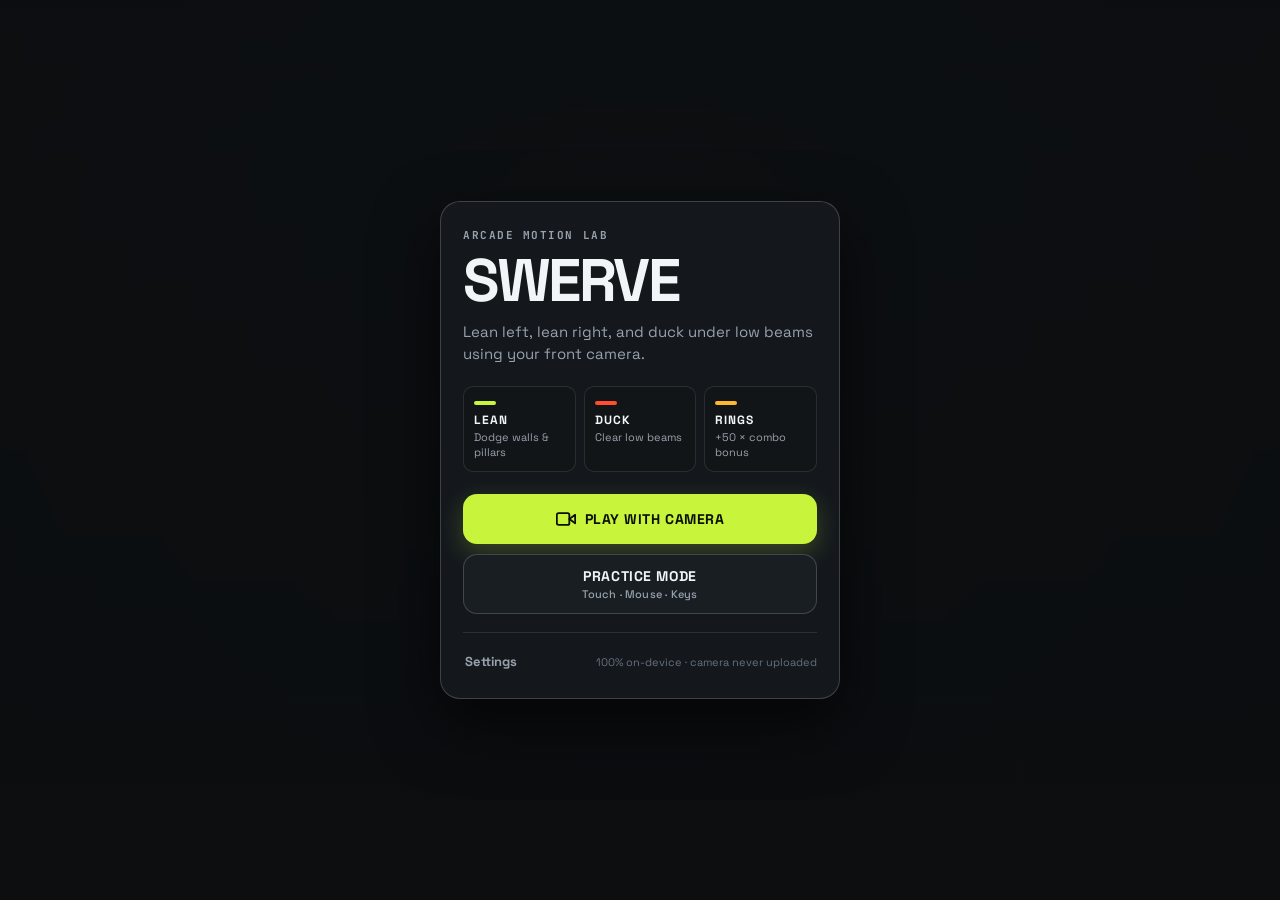
==== index.html @ 44c4a5aa "Build SWERVE mobile-first camera Lean & Dodge game" ====
<!DOCTYPE html>
<html lang="en">
<head>
  <meta charset="UTF-8" />
  <meta name="viewport" content="width=device-width, initial-scale=1.0, maximum-scale=1.0, user-scalable=no, viewport-fit=cover" />
  <meta name="theme-color" content="#0c0e10" />
  <meta name="apple-mobile-web-app-capable" content="yes" />
  <meta name="apple-mobile-web-app-status-bar-style" content="black-translucent" />
  <meta name="description" content="SWERVE is a zero-build mobile-first phone-camera Lean & Dodge arcade game powered by on-device MediaPipe Pose tracking." />
  <title>SWERVE — Camera Lean &amp; Dodge</title>
  <link rel="preconnect" href="https://fonts.googleapis.com" />
  <link rel="preconnect" href="https://fonts.gstatic.com" crossorigin />
  <link href="https://fonts.googleapis.com/css2?family=JetBrains+Mono:wght@500;700&family=Space+Grotesk:wght@500;700&display=swap" rel="stylesheet" />
  <link rel="stylesheet" href="./style.css" />
</head>
<body>
  <main id="app" class="stage" aria-label="SWERVE Lean and Dodge Game">
    <!-- Mirrored Front Camera Layer -->
    <video id="camera-video" class="camera-video" autoplay playsinline muted></video>
    <div id="camera-scrim" class="camera-scrim" aria-hidden="true"></div>

    <!-- Main 2D Game + Skeleton Overlay Canvas -->
    <canvas id="game-canvas" class="game-canvas"></canvas>

    <!-- Active Gameplay HUD -->
    <header id="hud" class="hud hidden" aria-label="Game Heads-Up Display">
      <div class="hud-left">
        <div id="shield-bar" class="shield-bar" role="status" aria-label="Shields remaining">
          <span class="shield-pip active" data-shield="0"></span>
          <span class="shield-pip active" data-shield="1"></span>
          <span class="shield-pip active" data-shield="2"></span>
        </div>
        <div id="combo-pill" class="combo-pill hidden" aria-live="polite">×1</div>
      </div>

      <div class="hud-center">
        <div id="score-value" class="score-value tabular">0</div>
        <div id="best-inline" class="best-inline tabular">BEST 0</div>
      </div>

      <div class="hud-right">
        <button id="btn-recenter" class="icon-btn" type="button" title="Recenter posture (R)" aria-label="Recenter neutral posture">
          <svg viewBox="0 0 24 24" width="20" height="20" fill="none" stroke="currentColor" stroke-width="2.1" stroke-linecap="round" stroke-linejoin="round" aria-hidden="true">
            <circle cx="12" cy="12" r="4"></circle>
            <line x1="12" y1="2" x2="12" y2="6"></line>
            <line x1="12" y1="18" x2="12" y2="22"></line>
            <line x1="2" y1="12" x2="6" y2="12"></line>
            <line x1="18" y1="12" x2="22" y2="12"></line>
          </svg>
        </button>
        <button id="btn-mute" class="icon-btn" type="button" title="Toggle sound (M)" aria-label="Toggle sound">
          <svg id="icon-sound-on" viewBox="0 0 24 24" width="20" height="20" fill="none" stroke="currentColor" stroke-width="2.1" stroke-linecap="round" stroke-linejoin="round" aria-hidden="true">
            <polygon points="11 5 6 9 2 9 2 15 6 15 11 19 11 5"></polygon>
            <path d="M15.54 8.46a5 5 0 0 1 0 7.07"></path>
            <path d="M19.07 4.93a10 10 0 0 1 0 14.14"></path>
          </svg>
          <svg id="icon-sound-off" class="hidden" viewBox="0 0 24 24" width="20" height="20" fill="none" stroke="currentColor" stroke-width="2.1" stroke-linecap="round" stroke-linejoin="round" aria-hidden="true">
            <polygon points="11 5 6 9 2 9 2 15 6 15 11 19 11 5"></polygon>
            <line x1="23" y1="9" x2="17" y2="15"></line>
            <line x1="17" y1="9" x2="23" y2="15"></line>
          </svg>
        </button>
        <button id="btn-pause" class="icon-btn" type="button" title="Pause and settings (P)" aria-label="Pause and settings">
          <svg viewBox="0 0 24 24" width="20" height="20" fill="none" stroke="currentColor" stroke-width="2.2" stroke-linecap="round" stroke-linejoin="round" aria-hidden="true">
            <line x1="9" y1="5" x2="9" y2="19"></line>
            <line x1="15" y1="5" x2="15" y2="19"></line>
          </svg>
        </button>
      </div>
    </header>

    <!-- Practice Controls Hint (fades out after first dodges) -->
    <div id="practice-hint" class="practice-hint hidden" aria-hidden="true">
      Drag or <kbd>←</kbd><kbd>→</kbd> to lean · Drag low or <kbd>↓</kbd>/<kbd>Space</kbd> to duck
    </div>

    <!-- Pose Lost Banner (camera mode) -->
    <div id="pose-warning" class="pose-warning hidden" role="status" aria-live="polite">
      Step into frame so your shoulders are visible
    </div>

    <!-- Title / Start Screen -->
    <section id="screen-start" class="overlay screen-start" aria-label="Start Menu">
      <div class="start-card">
        <div class="brand-block">
          <div class="eyebrow-row">
            <span class="eyebrow">ARCADE MOTION LAB</span>
            <span id="start-best-chip" class="best-chip tabular hidden">BEST 0</span>
          </div>
          <h1 class="wordmark">SWERVE</h1>
          <p class="tagline">Lean left, lean right, and duck under low beams using your front camera.</p>
        </div>

        <div class="mechanics-strip" aria-label="How to play">
          <div class="mech-item">
            <span class="mech-swatch swatch-volt"></span>
            <div>
              <strong>LEAN</strong>
              <span>Dodge walls &amp; pillars</span>
            </div>
          </div>
          <div class="mech-item">
            <span class="mech-swatch swatch-vermilion"></span>
            <div>
              <strong>DUCK</strong>
              <span>Clear low beams</span>
            </div>
          </div>
          <div class="mech-item">
            <span class="mech-swatch swatch-amber"></span>
            <div>
              <strong>RINGS</strong>
              <span>+50 × combo bonus</span>
            </div>
          </div>
        </div>

        <div class="cta-stack">
          <button id="btn-play-camera" class="btn btn-primary" type="button">
            <svg viewBox="0 0 24 24" width="20" height="20" fill="none" stroke="currentColor" stroke-width="2.2" stroke-linecap="round" stroke-linejoin="round" aria-hidden="true">
              <path d="M23 7l-7 5 7 5V7z"></path>
              <rect x="1" y="5" width="15" height="14" rx="2" ry="2"></rect>
            </svg>
            <span>PLAY WITH CAMERA</span>
          </button>
          <button id="btn-play-practice" class="btn btn-secondary" type="button">
            <span>PRACTICE MODE</span>
            <span class="btn-sub">Touch · Mouse · Keys</span>
          </button>
        </div>

        <div class="start-footer">
          <button id="btn-start-settings" class="text-btn" type="button">Settings</button>
          <span class="privacy-note">100% on-device · camera never uploaded</span>
        </div>
      </div>
    </section>

    <!-- Loading / Camera Permission Screen -->
    <section id="screen-loading" class="overlay hidden" aria-label="Loading Camera and Pose Model">
      <div class="modal-card loading-card">
        <div id="loading-spinner" class="spinner" aria-hidden="true"></div>
        <h2 id="loading-title" class="modal-title">STARTING CAMERA</h2>
        <p id="loading-status" class="modal-subtitle">Requesting front camera…</p>

        <div id="camera-error" class="error-box hidden" role="alert">
          <p id="camera-error-msg"></p>
          <div class="cta-stack compact">
            <button id="btn-retry-camera" class="btn btn-primary" type="button">TRY CAMERA AGAIN</button>
            <button id="btn-fallback-practice" class="btn btn-secondary" type="button">PLAY PRACTICE MODE</button>
          </div>
        </div>

        <button id="btn-cancel-loading" class="text-btn" type="button">Back</button>
      </div>
    </section>

    <!-- Neutral Posture Calibration Overlay -->
    <section id="screen-calibrate" class="calibrate-overlay hidden" aria-label="Posture Calibration">
      <div class="calibrate-top">
        <span id="calibrate-badge" class="status-badge">HOLD NEUTRAL POSTURE</span>
      </div>

      <div class="calibrate-bottom">
        <div class="calibrate-card">
          <div class="calibrate-header">
            <span id="calibrate-label">Align head &amp; shoulders in frame</span>
            <span id="calibrate-timer" class="tabular">1.4s</span>
          </div>
          <div class="progress-track" role="progressbar" aria-valuemin="0" aria-valuemax="100" aria-valuenow="0">
            <div id="calibrate-fill" class="progress-fill"></div>
          </div>
          <div class="calibrate-actions">
            <span id="calibrate-delegate" class="delegate-tag">ON-DEVICE</span>
            <button id="btn-calibrate-practice" class="text-btn" type="button">Use Practice Mode</button>
          </div>
        </div>
      </div>
    </section>

    <!-- Pause & Settings Modal -->
    <section id="screen-pause" class="overlay hidden" aria-label="Pause and Settings">
      <div class="modal-card settings-card">
        <div class="modal-header">
          <h2 id="pause-title" class="modal-title">PAUSED</h2>
          <button id="btn-close-pause" class="icon-btn subtle" type="button" aria-label="Close">
            <svg viewBox="0 0 24 24" width="20" height="20" fill="none" stroke="currentColor" stroke-width="2.2" stroke-linecap="round" stroke-linejoin="round" aria-hidden="true">
              <line x1="18" y1="6" x2="6" y2="18"></line>
              <line x1="6" y1="6" x2="18" y2="18"></line>
            </svg>
          </button>
        </div>

        <div id="pause-game-actions" class="cta-stack compact">
          <button id="btn-resume" class="btn btn-primary" type="button">RESUME</button>
          <div class="btn-row">
            <button id="btn-restart" class="btn btn-secondary" type="button">RESTART</button>
            <button id="btn-recalibrate" class="btn btn-secondary" type="button">RECALIBRATE</button>
          </div>
        </div>

        <div class="settings-section">
          <div class="setting-group">
            <div class="setting-label-row">
              <label>Lean Sensitivity</label>
              <span id="sensitivity-hint" class="setting-meta">Balanced sway</span>
            </div>
            <div id="sensitivity-control" class="segmented" role="radiogroup" aria-label="Lean Sensitivity">
              <button class="seg-btn" type="button" data-sensitivity="gentle" role="radio" aria-checked="false">Gentle</button>
              <button class="seg-btn active" type="button" data-sensitivity="normal" role="radio" aria-checked="true">Normal</button>
              <button class="seg-btn" type="button" data-sensitivity="wide" role="radio" aria-checked="false">Wide</button>
            </div>
          </div>

          <div class="setting-group">
            <div class="setting-label-row">
              <label for="slider-brightness">Camera Brightness</label>
              <span id="brightness-value" class="setting-meta tabular">45%</span>
            </div>
            <input id="slider-brightness" class="range-slider" type="range" min="0" max="100" step="5" value="45" />
          </div>

          <div class="setting-toggle-row">
            <div>
              <div class="setting-name">Pose Skeleton &amp; Duck Line</div>
              <div class="setting-desc">Show mirrored upper-body overlay</div>
            </div>
            <label class="switch">
              <input id="toggle-overlay" type="checkbox" checked />
              <span class="switch-track"></span>
            </label>
          </div>

          <div class="setting-toggle-row">
            <div>
              <div class="setting-name">Sound Effects</div>
              <div class="setting-desc">Synthesized arcade audio</div>
            </div>
            <label class="switch">
              <input id="toggle-sound" type="checkbox" checked />
              <span class="switch-track"></span>
            </label>
          </div>
        </div>

        <div class="settings-footer">
          <button id="btn-switch-mode" class="text-btn accent" type="button">Switch to Practice Mode</button>
          <span id="engine-status" class="delegate-tag">READY</span>
        </div>
      </div>
    </section>

    <!-- Game Over Screen -->
    <section id="screen-gameover" class="overlay hidden" aria-label="Game Over">
      <div class="modal-card gameover-card">
        <div class="gameover-eyebrow-row">
          <span class="eyebrow">RUN COMPLETE</span>
          <span id="gameover-new-best" class="new-best-pill hidden">NEW BEST</span>
        </div>

        <div id="gameover-score" class="gameover-score tabular">0</div>
        <div id="gameover-best" class="gameover-best tabular">BEST 0</div>

        <div class="stats-grid">
          <div class="stat-cell">
            <span id="stat-dodges" class="stat-num tabular">0</span>
            <span class="stat-lbl">DODGES</span>
          </div>
          <div class="stat-cell">
            <span id="stat-close" class="stat-num tabular">0</span>
            <span class="stat-lbl">CLOSE!</span>
          </div>
          <div class="stat-cell">
            <span id="stat-rings" class="stat-num tabular">0</span>
            <span class="stat-lbl">RINGS</span>
          </div>
          <div class="stat-cell">
            <span id="stat-combo" class="stat-num tabular">×1</span>
            <span class="stat-lbl">PEAK</span>
          </div>
        </div>

        <div class="cta-stack compact">
          <button id="btn-play-again" class="btn btn-primary" type="button">PLAY AGAIN</button>
          <div class="btn-row">
            <button id="btn-gameover-recalibrate" class="btn btn-secondary" type="button">RECALIBRATE</button>
            <button id="btn-gameover-home" class="btn btn-secondary" type="button">HOME</button>
          </div>
        </div>
      </div>
    </section>

    <!-- Toast Notification -->
    <div id="toast" class="toast hidden" role="status" aria-live="polite"></div>
  </main>

  <script type="module" src="./game.js"></script>
</body>
</html>
---- style.css ----
/* SWERVE — High-Contrast Tactile Studio Arcade Styles */

:root {
  --bg-void: #0c0e10;
  --bg-stage: #121518;
  --bg-elevated: #191e23;
  --bg-card: rgba(16, 19, 23, 0.9);
  --bg-card-solid: #14181d;

  --volt: #c8f53b;
  --volt-dim: rgba(200, 245, 59, 0.14);
  --volt-ink: #0b0e05;

  --vermilion: #ff4d2e;
  --vermilion-dim: rgba(255, 77, 46, 0.16);

  --amber: #ffb82e;
  --amber-dim: rgba(255, 184, 46, 0.16);

  --text-primary: #f2f5f7;
  --text-secondary: #98a2ad;
  --text-muted: #66717d;

  --border: rgba(255, 255, 255, 0.1);
  --border-strong: rgba(255, 255, 255, 0.18);

  --radius-sm: 10px;
  --radius-md: 14px;
  --radius-lg: 20px;

  --font-sans: 'Space Grotesk', -apple-system, BlinkMacSystemFont, 'Segoe UI', Roboto, sans-serif;
  --font-mono: 'JetBrains Mono', ui-monospace, SFMono-Regular, Menlo, monospace;

  --safe-top: env(safe-area-inset-top, 0px);
  --safe-right: env(safe-area-inset-right, 0px);
  --safe-bottom: env(safe-area-inset-bottom, 0px);
  --safe-left: env(safe-area-inset-left, 0px);
}

*,
*::before,
*::after {
  box-sizing: border-box;
  -webkit-tap-highlight-color: transparent;
}

html,
body {
  margin: 0;
  padding: 0;
  width: 100%;
  height: 100%;
  height: 100dvh;
  overflow: hidden;
  overscroll-behavior: none;
  background-color: var(--bg-void);
  color: var(--text-primary);
  font-family: var(--font-sans);
  -webkit-font-smoothing: antialiased;
  user-select: none;
  -webkit-user-select: none;
}

.hidden {
  display: none !important;
}

.tabular {
  font-family: var(--font-mono);
  font-variant-numeric: tabular-nums;
}

/* Full-Viewport Stage */
.stage {
  position: relative;
  width: 100%;
  height: 100%;
  height: 100dvh;
  overflow: hidden;
  background: radial-gradient(circle at 50% 25%, #161b20 0%, var(--bg-void) 74%);
  touch-action: none;
}

/* Mirrored Front Camera Layer */
.camera-video {
  position: absolute;
  inset: 0;
  width: 100%;
  height: 100%;
  object-fit: cover;
  transform: scaleX(-1);
  opacity: 0;
  transition: opacity 0.25s ease;
  pointer-events: none;
  z-index: 1;
}

.camera-video.active {
  opacity: var(--camera-opacity, 0.45);
}

.camera-scrim {
  position: absolute;
  inset: 0;
  pointer-events: none;
  z-index: 2;
  background: linear-gradient(
    to bottom,
    rgba(12, 14, 16, 0.62) 0%,
    rgba(12, 14, 16, 0.18) 18%,
    rgba(12, 14, 16, 0.14) 76%,
    rgba(12, 14, 16, 0.66) 100%
  );
}

.game-canvas {
  position: absolute;
  inset: 0;
  width: 100%;
  height: 100%;
  display: block;
  z-index: 3;
  touch-action: none;
}

/* Top HUD */
.hud {
  position: absolute;
  top: 0;
  left: 0;
  right: 0;
  z-index: 10;
  display: grid;
  grid-template-columns: 1fr auto 1fr;
  align-items: start;
  gap: 8px;
  padding: calc(var(--safe-top) + 12px) calc(var(--safe-right) + 14px) 10px calc(var(--safe-left) + 14px);
  pointer-events: none;
}

.hud-left,
.hud-right {
  display: flex;
  align-items: center;
  gap: 8px;
  pointer-events: auto;
}

.hud-left {
  flex-direction: column;
  align-items: flex-start;
  gap: 7px;
  pointer-events: none;
}

.hud-right {
  justify-content: flex-end;
}

.hud-center {
  text-align: center;
  line-height: 1;
  pointer-events: none;
}

.score-value {
  font-size: clamp(28px, 7.5vw, 38px);
  font-weight: 700;
  letter-spacing: -0.03em;
  color: var(--text-primary);
  text-shadow: 0 2px 14px rgba(0, 0, 0, 0.72);
}

.best-inline {
  margin-top: 4px;
  font-size: 11px;
  font-weight: 500;
  letter-spacing: 0.08em;
  color: var(--text-secondary);
}

/* Tactile Shield Pips */
.shield-bar {
  display: flex;
  align-items: center;
  gap: 6px;
  padding: 7px 10px;
  border-radius: 999px;
  background: rgba(12, 14, 16, 0.76);
  border: 1px solid var(--border);
  backdrop-filter: blur(8px);
  -webkit-backdrop-filter: blur(8px);
}

.shield-pip {
  width: 11px;
  height: 11px;
  border-radius: 3px;
  transform: rotate(45deg);
  background: rgba(255, 255, 255, 0.12);
  border: 1px solid rgba(255, 255, 255, 0.16);
  transition: background-color 0.2s ease, transform 0.2s ease, border-color 0.2s ease;
}

.shield-pip.active {
  background: var(--volt);
  border-color: var(--volt);
  box-shadow: 0 0 10px rgba(200, 245, 59, 0.4);
}

.shield-pip.damaged {
  background: var(--vermilion-dim);
  border-color: rgba(255, 77, 46, 0.45);
}

.combo-pill {
  padding: 4px 10px;
  border-radius: 999px;
  background: var(--amber);
  color: #140f03;
  font-family: var(--font-mono);
  font-size: 13px;
  font-weight: 700;
  letter-spacing: 0.02em;
  transform-origin: left center;
  animation: pop-in 0.18s cubic-bezier(0.2, 0.9, 0.3, 1.2);
}

@keyframes pop-in {
  from {
    transform: scale(0.82);
  }
  to {
    transform: scale(1);
  }
}

/* Tactile Icon Buttons */
.icon-btn {
  display: inline-flex;
  align-items: center;
  justify-content: center;
  width: 40px;
  height: 40px;
  border-radius: 12px;
  border: 1px solid var(--border-strong);
  background: rgba(18, 21, 24, 0.8);
  color: var(--text-primary);
  cursor: pointer;
  backdrop-filter: blur(8px);
  -webkit-backdrop-filter: blur(8px);
  transition: transform 0.12s ease, background-color 0.15s ease, border-color 0.15s ease;
}

.icon-btn:hover {
  background: rgba(31, 37, 44, 0.92);
  border-color: rgba(255, 255, 255, 0.28);
}

.icon-btn:active {
  transform: scale(0.93);
}

.icon-btn.subtle {
  width: 36px;
  height: 36px;
  background: rgba(255, 255, 255, 0.05);
  border-color: var(--border);
}

/* Practice Hint & Pose Lost Warning */
.practice-hint {
  position: absolute;
  left: 50%;
  bottom: calc(var(--safe-bottom) + 18px);
  transform: translateX(-50%);
  z-index: 9;
  padding: 8px 14px;
  border-radius: 999px;
  background: rgba(12, 14, 16, 0.82);
  border: 1px solid var(--border);
  color: var(--text-secondary);
  font-size: 12px;
  white-space: nowrap;
  pointer-events: none;
  transition: opacity 0.4s ease;
}

.practice-hint kbd {
  display: inline-block;
  padding: 1px 5px;
  margin: 0 1px;
  border-radius: 4px;
  background: rgba(255, 255, 255, 0.1);
  color: var(--text-primary);
  font-family: var(--font-mono);
  font-size: 11px;
}

.pose-warning {
  position: absolute;
  left: 50%;
  top: calc(var(--safe-top) + 84px);
  transform: translateX(-50%);
  z-index: 12;
  padding: 8px 16px;
  border-radius: 999px;
  background: rgba(255, 77, 46, 0.92);
  color: #fff;
  font-size: 13px;
  font-weight: 700;
  letter-spacing: 0.01em;
  white-space: nowrap;
  box-shadow: 0 8px 24px rgba(0, 0, 0, 0.45);
  pointer-events: none;
}

/* Overlays */
.overlay {
  position: absolute;
  inset: 0;
  z-index: 20;
  display: flex;
  align-items: center;
  justify-content: center;
  padding: calc(var(--safe-top) + 20px) calc(var(--safe-right) + 18px) calc(var(--safe-bottom) + 20px) calc(var(--safe-left) + 18px);
  background: rgba(10, 12, 14, 0.72);
  backdrop-filter: blur(10px);
  -webkit-backdrop-filter: blur(10px);
}

.screen-start {
  background: linear-gradient(180deg, rgba(12, 14, 16, 0.88) 0%, rgba(12, 14, 16, 0.96) 100%);
}

/* Start Card */
.start-card,
.modal-card {
  width: 100%;
  max-width: 400px;
  border-radius: var(--radius-lg);
  background: var(--bg-card-solid);
  border: 1px solid var(--border-strong);
  box-shadow: 0 24px 64px rgba(0, 0, 0, 0.65);
  padding: 26px 22px 22px;
}

.eyebrow-row,
.gameover-eyebrow-row {
  display: flex;
  align-items: center;
  justify-content: space-between;
  gap: 10px;
  margin-bottom: 10px;
}

.eyebrow {
  font-family: var(--font-mono);
  font-size: 11px;
  font-weight: 700;
  letter-spacing: 0.14em;
  color: var(--text-secondary);
}

.best-chip {
  padding: 4px 10px;
  border-radius: 999px;
  background: var(--amber-dim);
  color: var(--amber);
  font-size: 11px;
  font-weight: 700;
  letter-spacing: 0.06em;
}

.wordmark {
  margin: 0;
  font-size: clamp(46px, 13vw, 60px);
  font-weight: 700;
  line-height: 0.95;
  letter-spacing: -0.04em;
  color: var(--text-primary);
}

.tagline {
  margin: 12px 0 0;
  font-size: 15px;
  line-height: 1.45;
  color: var(--text-secondary);
}

/* Mechanics Strip */
.mechanics-strip {
  display: grid;
  grid-template-columns: repeat(3, 1fr);
  gap: 8px;
  margin: 22px 0;
}

.mech-item {
  display: flex;
  flex-direction: column;
  gap: 7px;
  padding: 12px 10px;
  border-radius: var(--radius-sm);
  background: var(--bg-stage);
  border: 1px solid var(--border);
}

.mech-swatch {
  width: 22px;
  height: 4px;
  border-radius: 99px;
}

.swatch-volt {
  background: var(--volt);
}

.swatch-vermilion {
  background: var(--vermilion);
}

.swatch-amber {
  background: var(--amber);
}

.mech-item strong {
  display: block;
  font-size: 12px;
  font-weight: 700;
  letter-spacing: 0.08em;
  color: var(--text-primary);
}

.mech-item span {
  display: block;
  margin-top: 2px;
  font-size: 11px;
  line-height: 1.3;
  color: var(--text-secondary);
}

/* Buttons */
.cta-stack {
  display: flex;
  flex-direction: column;
  gap: 10px;
}

.cta-stack.compact {
  gap: 9px;
}

.btn-row {
  display: grid;
  grid-template-columns: 1fr 1fr;
  gap: 9px;
}

.btn {
  display: inline-flex;
  align-items: center;
  justify-content: center;
  gap: 9px;
  width: 100%;
  min-height: 50px;
  padding: 12px 16px;
  border-radius: var(--radius-md);
  border: 1px solid transparent;
  font-family: var(--font-sans);
  font-size: 14px;
  font-weight: 700;
  letter-spacing: 0.04em;
  cursor: pointer;
  transition: transform 0.12s ease, background-color 0.15s ease, border-color 0.15s ease, filter 0.15s ease;
}

.btn:active {
  transform: scale(0.975);
}

.btn-primary {
  background: var(--volt);
  color: var(--volt-ink);
  box-shadow: 0 8px 24px rgba(200, 245, 59, 0.22);
}

.btn-primary:hover {
  filter: brightness(1.05);
}

.btn-secondary {
  background: var(--bg-elevated);
  color: var(--text-primary);
  border-color: var(--border-strong);
  flex-direction: column;
  gap: 2px;
}

.btn-row .btn-secondary {
  min-height: 44px;
  font-size: 13px;
}

.btn-secondary:hover {
  background: #222830;
  border-color: rgba(255, 255, 255, 0.28);
}

.btn-sub {
  font-size: 11px;
  font-weight: 500;
  letter-spacing: 0.02em;
  color: var(--text-secondary);
}

.start-footer {
  display: flex;
  align-items: center;
  justify-content: space-between;
  gap: 10px;
  margin-top: 18px;
  padding-top: 14px;
  border-top: 1px solid var(--border);
}

.privacy-note {
  font-size: 11px;
  color: var(--text-muted);
  text-align: right;
}

.text-btn {
  background: none;
  border: none;
  padding: 6px 2px;
  color: var(--text-secondary);
  font-family: var(--font-sans);
  font-size: 13px;
  font-weight: 700;
  cursor: pointer;
  transition: color 0.15s ease;
}

.text-btn:hover {
  color: var(--text-primary);
}

.text-btn.accent {
  color: var(--volt);
}

/* Loading & Camera Error Card */
.loading-card {
  text-align: center;
}

.spinner {
  width: 38px;
  height: 38px;
  margin: 4px auto 16px;
  border-radius: 50%;
  border: 3px solid rgba(255, 255, 255, 0.12);
  border-top-color: var(--volt);
  animation: spin 0.78s linear infinite;
}

@keyframes spin {
  to {
    transform: rotate(360deg);
  }
}

.modal-title {
  margin: 0;
  font-size: 20px;
  font-weight: 700;
  letter-spacing: 0.03em;
}

.modal-subtitle {
  margin: 8px 0 18px;
  font-size: 14px;
  color: var(--text-secondary);
  line-height: 1.45;
}

.error-box {
  margin: 14px 0 14px;
  padding: 14px;
  border-radius: var(--radius-md);
  background: var(--vermilion-dim);
  border: 1px solid rgba(255, 77, 46, 0.38);
  text-align: left;
}

.error-box p {
  margin: 0 0 14px;
  font-size: 13px;
  line-height: 1.45;
  color: #ffd5cd;
}

/* Calibration Overlay (Leaves Center Live Camera Unobstructed) */
.calibrate-overlay {
  position: absolute;
  inset: 0;
  z-index: 15;
  display: flex;
  flex-direction: column;
  justify-content: space-between;
  padding: calc(var(--safe-top) + 18px) calc(var(--safe-right) + 16px) calc(var(--safe-bottom) + 18px) calc(var(--safe-left) + 16px);
  pointer-events: none;
}

.calibrate-top {
  display: flex;
  justify-content: center;
}

.status-badge {
  padding: 8px 16px;
  border-radius: 999px;
  background: rgba(12, 14, 16, 0.85);
  border: 1px solid var(--volt);
  color: var(--volt);
  font-family: var(--font-mono);
  font-size: 12px;
  font-weight: 700;
  letter-spacing: 0.1em;
  backdrop-filter: blur(8px);
  -webkit-backdrop-filter: blur(8px);
}

.status-badge.warn {
  border-color: var(--amber);
  color: var(--amber);
}

.calibrate-bottom {
  display: flex;
  justify-content: center;
  pointer-events: auto;
}

.calibrate-card {
  width: 100%;
  max-width: 380px;
  padding: 16px 18px 14px;
  border-radius: var(--radius-md);
  background: var(--bg-card);
  border: 1px solid var(--border-strong);
  backdrop-filter: blur(10px);
  -webkit-backdrop-filter: blur(10px);
}

.calibrate-header {
  display: flex;
  align-items: center;
  justify-content: space-between;
  gap: 10px;
  font-size: 13px;
  font-weight: 700;
  margin-bottom: 10px;
}

#calibrate-timer {
  color: var(--volt);
}

.progress-track {
  width: 100%;
  height: 8px;
  border-radius: 999px;
  background: rgba(255, 255, 255, 0.1);
  overflow: hidden;
}

.progress-fill {
  width: 0%;
  height: 100%;
  border-radius: 999px;
  background: var(--volt);
  transition: width 0.06s linear;
}

.calibrate-actions {
  display: flex;
  align-items: center;
  justify-content: space-between;
  margin-top: 12px;
}

.delegate-tag {
  font-family: var(--font-mono);
  font-size: 11px;
  font-weight: 700;
  letter-spacing: 0.08em;
  color: var(--text-muted);
}

/* Pause & Settings Modal */
.settings-card {
  max-height: calc(100dvh - var(--safe-top) - var(--safe-bottom) - 32px);
  overflow-y: auto;
}

.modal-header {
  display: flex;
  align-items: center;
  justify-content: space-between;
  margin-bottom: 16px;
}

.settings-section {
  display: flex;
  flex-direction: column;
  gap: 16px;
  margin-top: 18px;
  padding-top: 18px;
  border-top: 1px solid var(--border);
}

.setting-group {
  display: flex;
  flex-direction: column;
  gap: 9px;
}

.setting-label-row {
  display: flex;
  align-items: baseline;
  justify-content: space-between;
  gap: 10px;
  font-size: 13px;
  font-weight: 700;
}

.setting-meta {
  font-size: 12px;
  font-weight: 500;
  color: var(--text-secondary);
}

/* Segmented Control */
.segmented {
  display: grid;
  grid-template-columns: repeat(3, 1fr);
  gap: 4px;
  padding: 4px;
  border-radius: 12px;
  background: var(--bg-void);
  border: 1px solid var(--border);
}

.seg-btn {
  min-height: 36px;
  border: none;
  border-radius: 8px;
  background: transparent;
  color: var(--text-secondary);
  font-family: var(--font-sans);
  font-size: 13px;
  font-weight: 700;
  cursor: pointer;
  transition: background-color 0.15s ease, color 0.15s ease;
}

.seg-btn.active {
  background: var(--volt);
  color: var(--volt-ink);
}

/* Range Slider */
.range-slider {
  -webkit-appearance: none;
  appearance: none;
  width: 100%;
  height: 6px;
  border-radius: 999px;
  background: rgba(255, 255, 255, 0.14);
  outline: none;
}

.range-slider::-webkit-slider-thumb {
  -webkit-appearance: none;
  appearance: none;
  width: 22px;
  height: 22px;
  border-radius: 50%;
  background: var(--volt);
  border: 2px solid var(--bg-void);
  cursor: pointer;
  box-shadow: 0 2px 8px rgba(0, 0, 0, 0.45);
}

.range-slider::-moz-range-thumb {
  width: 22px;
  height: 22px;
  border-radius: 50%;
  background: var(--volt);
  border: 2px solid var(--bg-void);
  cursor: pointer;
}

/* Toggle Switch */
.setting-toggle-row {
  display: flex;
  align-items: center;
  justify-content: space-between;
  gap: 14px;
}

.setting-name {
  font-size: 13px;
  font-weight: 700;
  color: var(--text-primary);
}

.setting-desc {
  margin-top: 2px;
  font-size: 12px;
  color: var(--text-secondary);
}

.switch {
  position: relative;
  display: inline-block;
  width: 46px;
  height: 26px;
  flex-shrink: 0;
}

.switch input {
  opacity: 0;
  width: 0;
  height: 0;
}

.switch-track {
  position: absolute;
  inset: 0;
  border-radius: 999px;
  background: rgba(255, 255, 255, 0.16);
  cursor: pointer;
  transition: background-color 0.18s ease;
}

.switch-track::after {
  content: '';
  position: absolute;
  left: 3px;
  top: 3px;
  width: 20px;
  height: 20px;
  border-radius: 50%;
  background: var(--text-primary);
  transition: transform 0.18s ease, background-color 0.18s ease;
}

.switch input:checked + .switch-track {
  background: var(--volt);
}

.switch input:checked + .switch-track::after {
  transform: translateX(20px);
  background: var(--volt-ink);
}

.settings-footer {
  display: flex;
  align-items: center;
  justify-content: space-between;
  gap: 10px;
  margin-top: 18px;
  padding-top: 14px;
  border-top: 1px solid var(--border);
}

/* Game Over Card */
.gameover-card {
  text-align: center;
}

.new-best-pill {
  padding: 4px 10px;
  border-radius: 999px;
  background: var(--amber);
  color: #161002;
  font-family: var(--font-mono);
  font-size: 11px;
  font-weight: 700;
  letter-spacing: 0.08em;
}

.gameover-score {
  font-size: clamp(46px, 13vw, 62px);
  font-weight: 700;
  line-height: 1;
  letter-spacing: -0.04em;
  margin-top: 8px;
  color: var(--text-primary);
}

.gameover-best {
  margin-top: 6px;
  font-size: 12px;
  letter-spacing: 0.08em;
  color: var(--text-secondary);
}

.stats-grid {
  display: grid;
  grid-template-columns: repeat(4, 1fr);
  gap: 8px;
  margin: 20px 0 22px;
}

.stat-cell {
  padding: 11px 6px;
  border-radius: var(--radius-sm);
  background: var(--bg-stage);
  border: 1px solid var(--border);
}

.stat-num {
  display: block;
  font-size: 18px;
  font-weight: 700;
  color: var(--text-primary);
}

.stat-lbl {
  display: block;
  margin-top: 4px;
  font-family: var(--font-mono);
  font-size: 9.5px;
  letter-spacing: 0.08em;
  color: var(--text-secondary);
}

/* Toast Notification */
.toast {
  position: absolute;
  left: 50%;
  bottom: calc(var(--safe-bottom) + 26px);
  transform: translateX(-50%);
  z-index: 30;
  padding: 9px 16px;
  border-radius: 999px;
  background: rgba(18, 22, 26, 0.94);
  border: 1px solid var(--border-strong);
  color: var(--text-primary);
  font-size: 13px;
  font-weight: 500;
  white-space: nowrap;
  box-shadow: 0 10px 30px rgba(0, 0, 0, 0.5);
  pointer-events: none;
}

@media (max-height: 640px) {
  .start-card,
  .modal-card {
    padding: 18px 18px 16px;
  }
  .mechanics-strip {
    margin: 14px 0;
  }
}
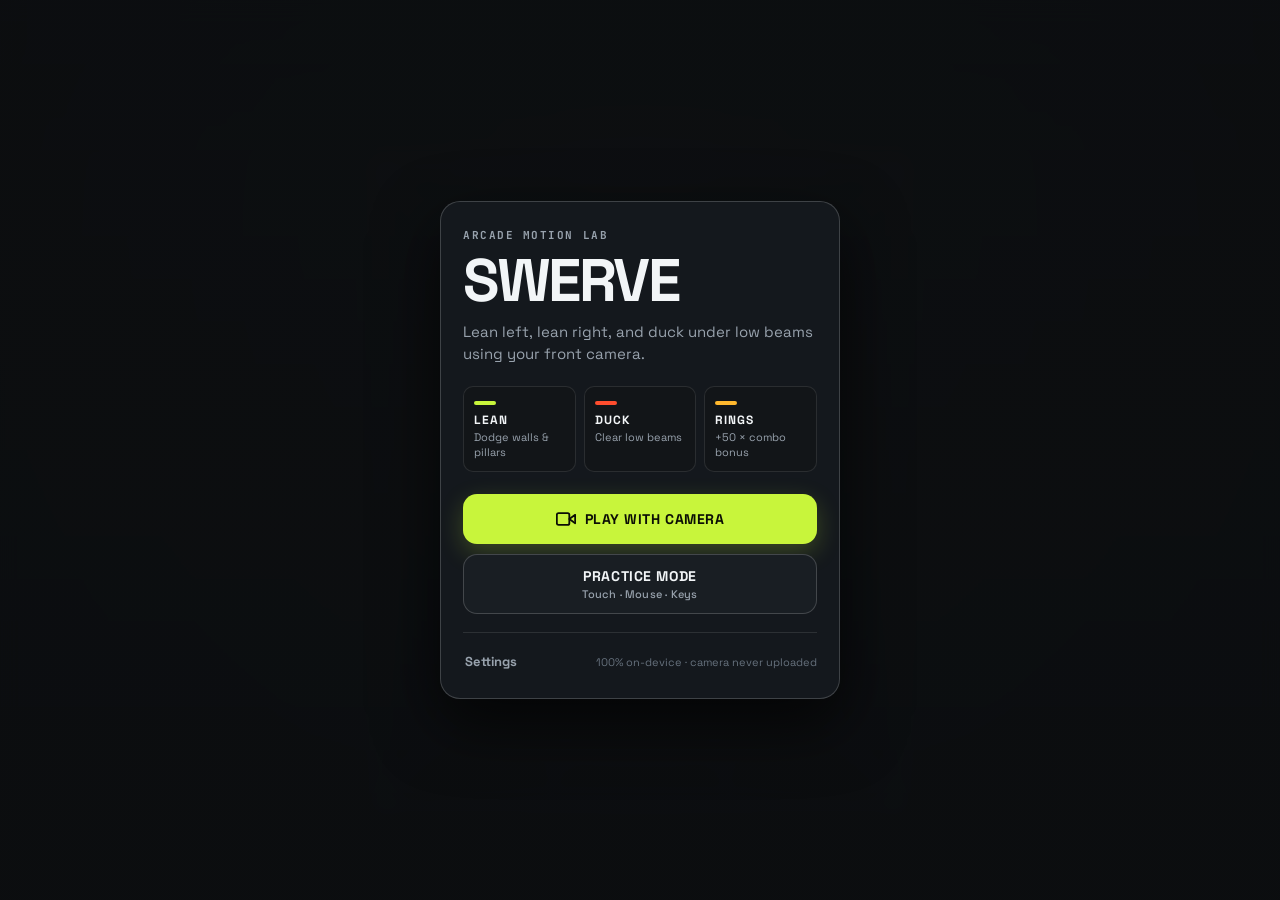
==== commit 58f432da: "Add 3D perspective rushing tunnel, compact tracker, and alignment-gated calibration" ====
--- a/index.html
+++ b/index.html
@@ -158,14 +158,14 @@
     <!-- Neutral Posture Calibration Overlay -->
     <section id="screen-calibrate" class="calibrate-overlay hidden" aria-label="Posture Calibration">
       <div class="calibrate-top">
-        <span id="calibrate-badge" class="status-badge">HOLD NEUTRAL POSTURE</span>
+        <span id="calibrate-badge" class="status-badge warn">ALIGN IN TARGET BOX</span>
       </div>
 
       <div class="calibrate-bottom">
         <div class="calibrate-card">
           <div class="calibrate-header">
-            <span id="calibrate-label">Align head &amp; shoulders in frame</span>
-            <span id="calibrate-timer" class="tabular">1.4s</span>
+            <span id="calibrate-label">Step into frame · show head &amp; shoulders</span>
+            <span id="calibrate-timer" class="tabular">WAIT</span>
           </div>
           <div class="progress-track" role="progressbar" aria-valuemin="0" aria-valuemax="100" aria-valuenow="0">
             <div id="calibrate-fill" class="progress-fill"></div>
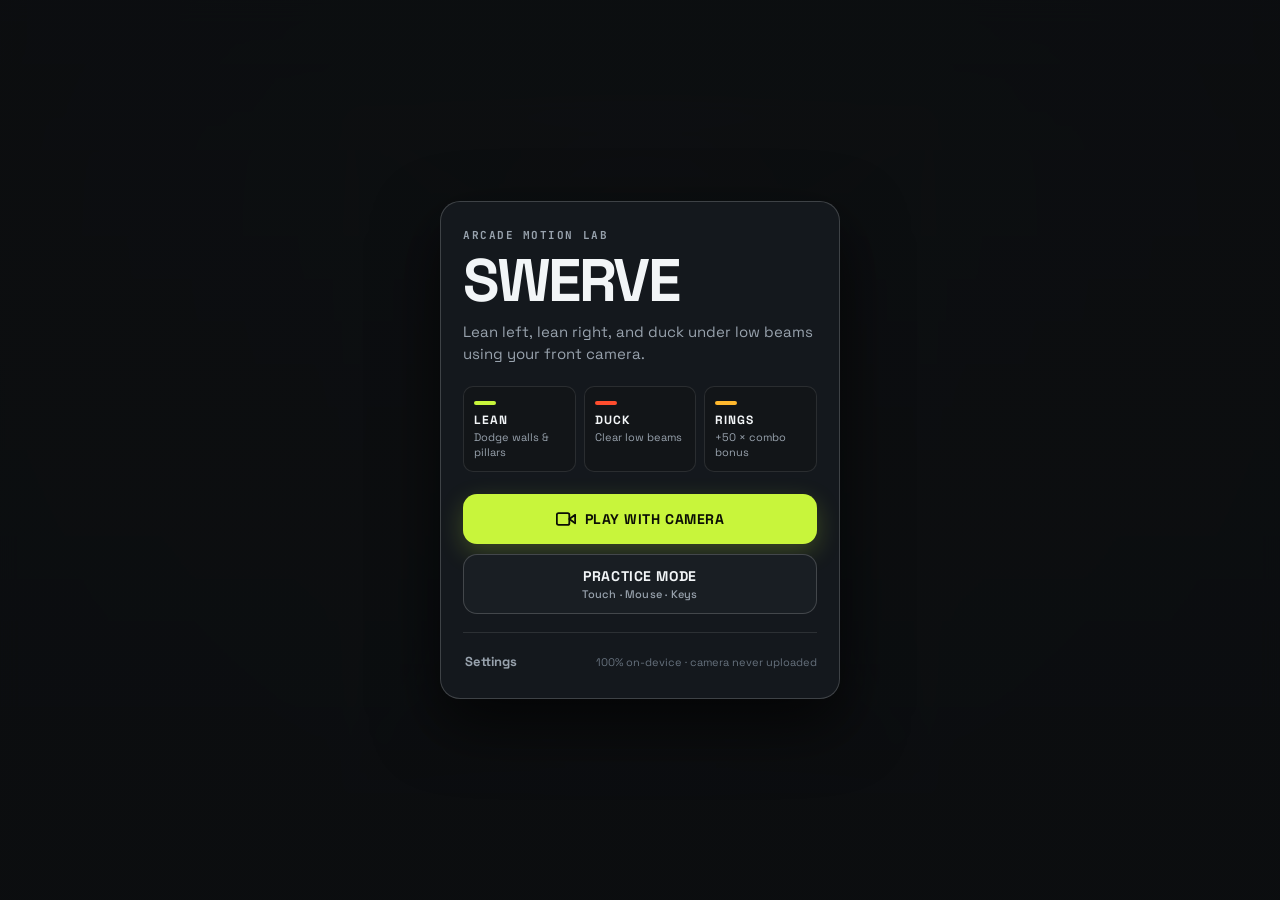
==== commit cd04660d: "Cache-bust ES modules, lift 3D runner above mobile bottom bar, and boost silhouette contrast" ====
--- a/index.html
+++ b/index.html
@@ -11,7 +11,7 @@
   <link rel="preconnect" href="https://fonts.googleapis.com" />
   <link rel="preconnect" href="https://fonts.gstatic.com" crossorigin />
   <link href="https://fonts.googleapis.com/css2?family=JetBrains+Mono:wght@500;700&family=Space+Grotesk:wght@500;700&display=swap" rel="stylesheet" />
-  <link rel="stylesheet" href="./style.css" />
+  <link rel="stylesheet" href="./style.css?v=4" />
 </head>
 <body>
   <main id="app" class="stage" aria-label="SWERVE Lean and Dodge Game">
@@ -294,6 +294,6 @@
     <div id="toast" class="toast hidden" role="status" aria-live="polite"></div>
   </main>
 
-  <script type="module" src="./game.js"></script>
+  <script type="module" src="./game.js?v=4"></script>
 </body>
 </html>
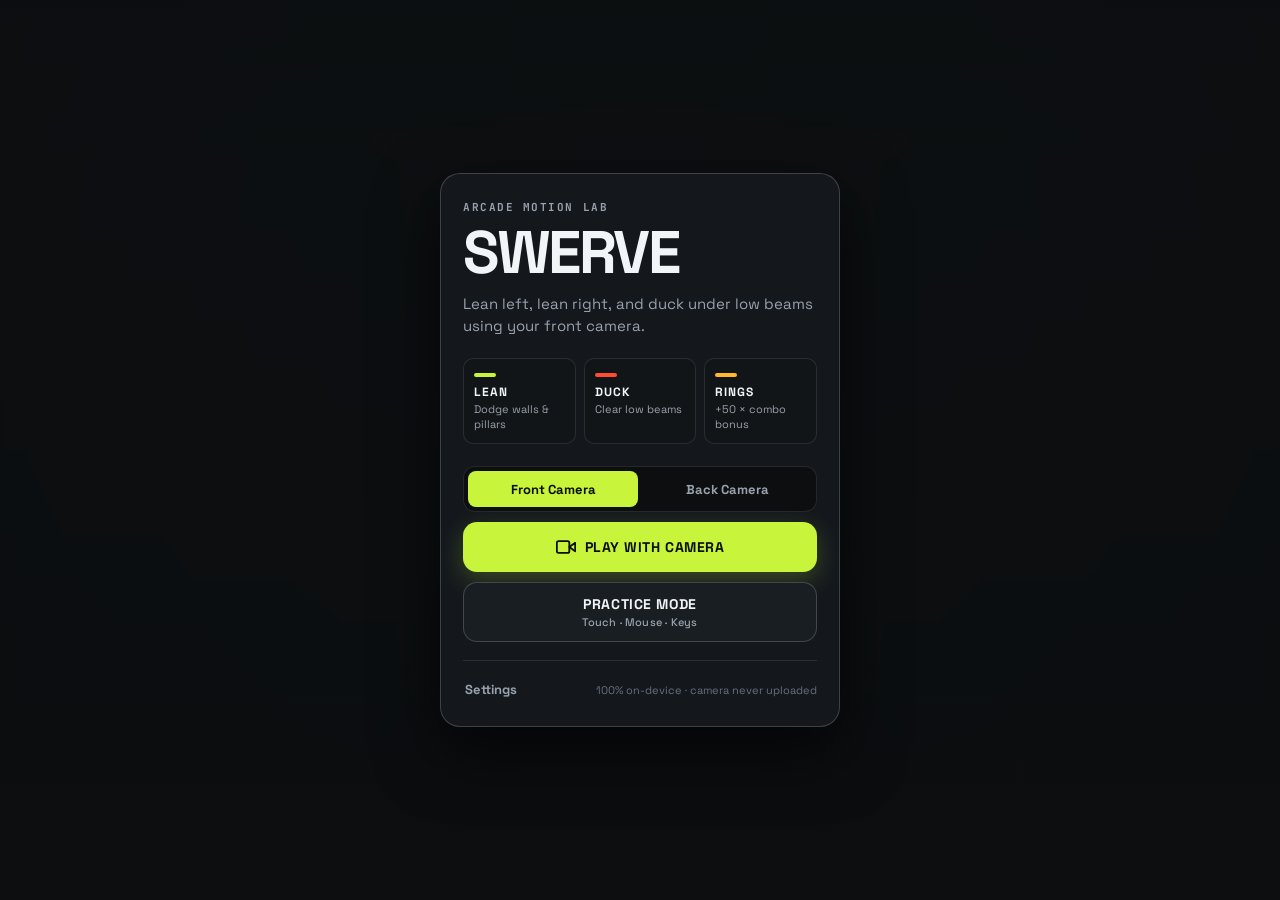
==== commit 72d4a88b: "Add Front/Back camera switcher, multi-lens selector, and auto-mirror toggle" ====
--- a/index.html
+++ b/index.html
@@ -11,12 +11,12 @@
   <link rel="preconnect" href="https://fonts.googleapis.com" />
   <link rel="preconnect" href="https://fonts.gstatic.com" crossorigin />
   <link href="https://fonts.googleapis.com/css2?family=JetBrains+Mono:wght@500;700&family=Space+Grotesk:wght@500;700&display=swap" rel="stylesheet" />
-  <link rel="stylesheet" href="./style.css?v=4" />
+  <link rel="stylesheet" href="./style.css?v=5" />
 </head>
 <body>
   <main id="app" class="stage" aria-label="SWERVE Lean and Dodge Game">
-    <!-- Mirrored Front Camera Layer -->
-    <video id="camera-video" class="camera-video" autoplay playsinline muted></video>
+    <!-- Live Camera Layer -->
+    <video id="camera-video" class="camera-video mirrored" autoplay playsinline muted></video>
     <div id="camera-scrim" class="camera-scrim" aria-hidden="true"></div>
 
     <!-- Main 2D Game + Skeleton Overlay Canvas -->
@@ -116,6 +116,10 @@
         </div>
 
         <div class="cta-stack">
+          <div id="start-camera-facing" class="segmented two-col" role="radiogroup" aria-label="Camera Selection">
+            <button class="seg-btn active" type="button" data-facing="user" role="radio" aria-checked="true">Front Camera</button>
+            <button class="seg-btn" type="button" data-facing="environment" role="radio" aria-checked="false">Back Camera</button>
+          </div>
           <button id="btn-play-camera" class="btn btn-primary" type="button">
             <svg viewBox="0 0 24 24" width="20" height="20" fill="none" stroke="currentColor" stroke-width="2.2" stroke-linecap="round" stroke-linejoin="round" aria-hidden="true">
               <path d="M23 7l-7 5 7 5V7z"></path>
@@ -141,7 +145,7 @@
       <div class="modal-card loading-card">
         <div id="loading-spinner" class="spinner" aria-hidden="true"></div>
         <h2 id="loading-title" class="modal-title">STARTING CAMERA</h2>
-        <p id="loading-status" class="modal-subtitle">Requesting front camera…</p>
+        <p id="loading-status" class="modal-subtitle">Requesting camera…</p>
 
         <div id="camera-error" class="error-box hidden" role="alert">
           <p id="camera-error-msg"></p>
@@ -172,7 +176,10 @@
           </div>
           <div class="calibrate-actions">
             <span id="calibrate-delegate" class="delegate-tag">ON-DEVICE</span>
-            <button id="btn-calibrate-practice" class="text-btn" type="button">Use Practice Mode</button>
+            <div class="calibrate-btn-group">
+              <button id="btn-calibrate-flip" class="text-btn accent" type="button">Flip Camera</button>
+              <button id="btn-calibrate-practice" class="text-btn" type="button">Practice</button>
+            </div>
           </div>
         </div>
       </div>
@@ -202,6 +209,25 @@
         <div class="settings-section">
           <div class="setting-group">
             <div class="setting-label-row">
+              <label>Camera</label>
+              <span id="camera-facing-hint" class="setting-meta">Front · mirrored</span>
+            </div>
+            <div id="settings-camera-facing" class="segmented two-col" role="radiogroup" aria-label="Camera Facing">
+              <button class="seg-btn active" type="button" data-facing="user" role="radio" aria-checked="true">Front</button>
+              <button class="seg-btn" type="button" data-facing="environment" role="radio" aria-checked="false">Back</button>
+            </div>
+          </div>
+
+          <div id="camera-lens-group" class="setting-group hidden">
+            <div class="setting-label-row">
+              <label for="select-camera-lens">Camera Lens</label>
+              <span class="setting-meta">Multi-lens picker</span>
+            </div>
+            <select id="select-camera-lens" class="camera-select"></select>
+          </div>
+
+          <div class="setting-group">
+            <div class="setting-label-row">
               <label>Lean Sensitivity</label>
               <span id="sensitivity-hint" class="setting-meta">Balanced sway</span>
             </div>
@@ -222,8 +248,19 @@
 
           <div class="setting-toggle-row">
             <div>
+              <div class="setting-name">Mirror Video &amp; Controls</div>
+              <div class="setting-desc">On for selfie · off for rear camera</div>
+            </div>
+            <label class="switch">
+              <input id="toggle-mirror" type="checkbox" checked />
+              <span class="switch-track"></span>
+            </label>
+          </div>
+
+          <div class="setting-toggle-row">
+            <div>
               <div class="setting-name">Pose Skeleton &amp; Duck Line</div>
-              <div class="setting-desc">Show mirrored upper-body overlay</div>
+              <div class="setting-desc">Show upper-body tracking overlay</div>
             </div>
             <label class="switch">
               <input id="toggle-overlay" type="checkbox" checked />
@@ -294,6 +331,6 @@
     <div id="toast" class="toast hidden" role="status" aria-live="polite"></div>
   </main>
 
-  <script type="module" src="./game.js?v=4"></script>
+  <script type="module" src="./game.js?v=5"></script>
 </body>
 </html>
--- a/style.css
+++ b/style.css
@@ -81,18 +81,21 @@
   touch-action: none;
 }
 
-/* Mirrored Front Camera Layer */
+/* Live Camera Layer (mirrored for front camera, unmirrored for back camera) */
 .camera-video {
   position: absolute;
   inset: 0;
   width: 100%;
   height: 100%;
   object-fit: cover;
-  transform: scaleX(-1);
   opacity: 0;
   transition: opacity 0.25s ease;
   pointer-events: none;
   z-index: 1;
+}
+
+.camera-video.mirrored {
+  transform: scaleX(-1);
 }
 
 .camera-video.active {
@@ -753,6 +756,34 @@
   border: 1px solid var(--border);
 }
 
+.segmented.two-col {
+  grid-template-columns: repeat(2, 1fr);
+}
+
+.camera-select {
+  width: 100%;
+  min-height: 40px;
+  padding: 8px 12px;
+  border-radius: 10px;
+  border: 1px solid var(--border-strong);
+  background: var(--bg-void);
+  color: var(--text-primary);
+  font-family: var(--font-sans);
+  font-size: 13px;
+  font-weight: 500;
+  outline: none;
+}
+
+.camera-select:focus {
+  border-color: var(--volt);
+}
+
+.calibrate-btn-group {
+  display: flex;
+  align-items: center;
+  gap: 14px;
+}
+
 .seg-btn {
   min-height: 36px;
   border: none;
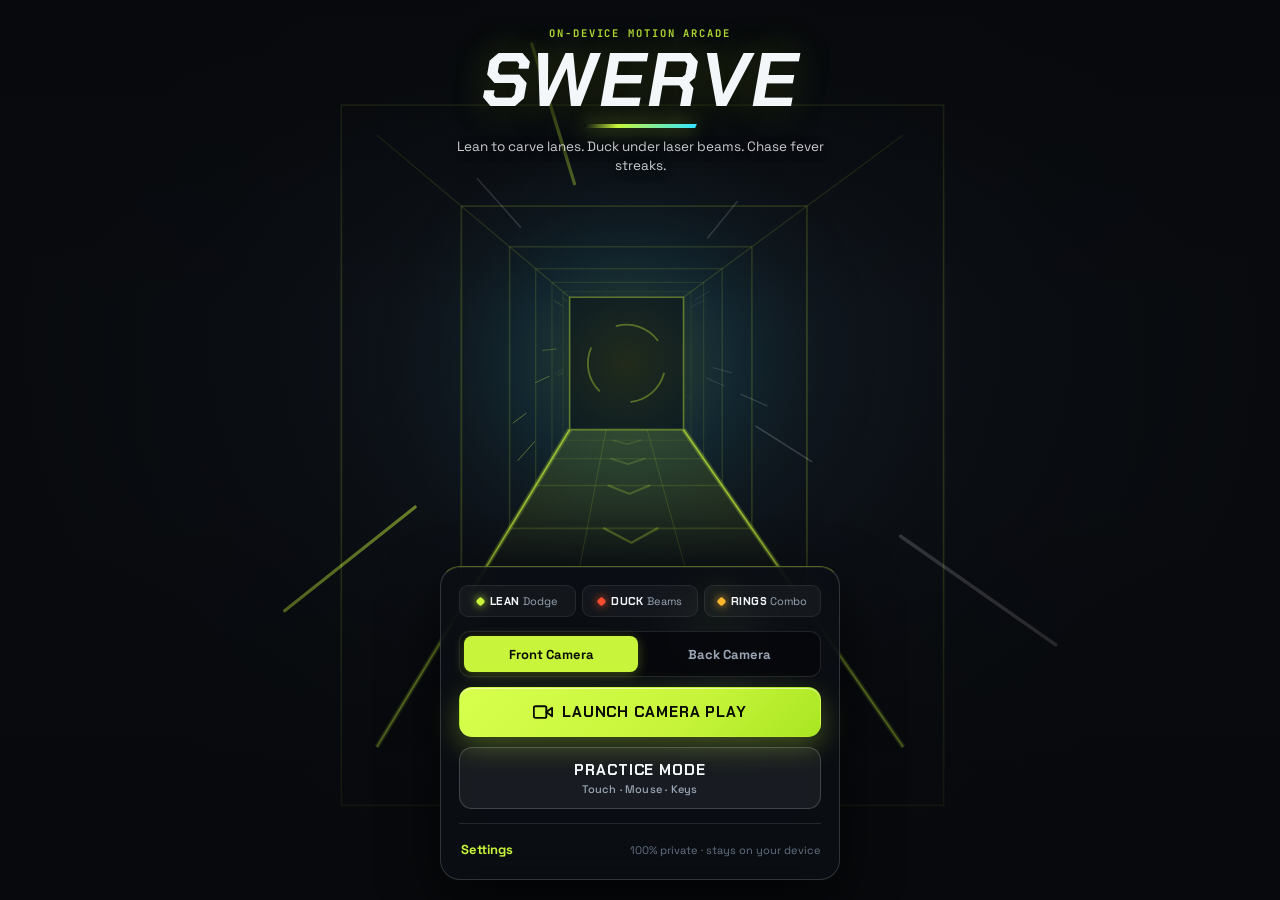
==== commit f0ab2860: "Overhaul UI and 3D VFX with illuminated runway, warp streaks, plasma beams, shockwaves, Zones, and l" ====
--- a/index.html
+++ b/index.html
@@ -3,15 +3,15 @@
 <head>
   <meta charset="UTF-8" />
   <meta name="viewport" content="width=device-width, initial-scale=1.0, maximum-scale=1.0, user-scalable=no, viewport-fit=cover" />
-  <meta name="theme-color" content="#0c0e10" />
+  <meta name="theme-color" content="#080a0d" />
   <meta name="apple-mobile-web-app-capable" content="yes" />
   <meta name="apple-mobile-web-app-status-bar-style" content="black-translucent" />
-  <meta name="description" content="SWERVE is a zero-build mobile-first phone-camera Lean & Dodge arcade game powered by on-device MediaPipe Pose tracking." />
-  <title>SWERVE — Camera Lean &amp; Dodge</title>
+  <meta name="description" content="SWERVE is a zero-build mobile-first phone-camera 3D Lean & Dodge arcade game powered by on-device MediaPipe Pose tracking." />
+  <title>SWERVE — 3D Camera Lean &amp; Dodge</title>
   <link rel="preconnect" href="https://fonts.googleapis.com" />
   <link rel="preconnect" href="https://fonts.gstatic.com" crossorigin />
-  <link href="https://fonts.googleapis.com/css2?family=JetBrains+Mono:wght@500;700&family=Space+Grotesk:wght@500;700&display=swap" rel="stylesheet" />
-  <link rel="stylesheet" href="./style.css?v=5" />
+  <link href="https://fonts.googleapis.com/css2?family=Chakra+Petch:ital,wght@0,600;0,700;1,700&family=JetBrains+Mono:wght@500;700&family=Space+Grotesk:wght@500;700&display=swap" rel="stylesheet" />
+  <link rel="stylesheet" href="./style.css?v=6" />
 </head>
 <body>
   <main id="app" class="stage" aria-label="SWERVE Lean and Dodge Game">
@@ -19,7 +19,7 @@
     <video id="camera-video" class="camera-video mirrored" autoplay playsinline muted></video>
     <div id="camera-scrim" class="camera-scrim" aria-hidden="true"></div>
 
-    <!-- Main 2D Game + Skeleton Overlay Canvas -->
+    <!-- Main 3D VFX + Game + Skeleton Canvas -->
     <canvas id="game-canvas" class="game-canvas"></canvas>
 
     <!-- Active Gameplay HUD -->
@@ -30,7 +30,10 @@
           <span class="shield-pip active" data-shield="1"></span>
           <span class="shield-pip active" data-shield="2"></span>
         </div>
-        <div id="combo-pill" class="combo-pill hidden" aria-live="polite">×1</div>
+        <div class="hud-badges-row">
+          <div id="zone-pill" class="zone-pill tabular">Z1</div>
+          <div id="combo-pill" class="combo-pill hidden" aria-live="polite">×1</div>
+        </div>
       </div>
 
       <div class="hud-center">
@@ -40,7 +43,7 @@
 
       <div class="hud-right">
         <button id="btn-recenter" class="icon-btn" type="button" title="Recenter posture (R)" aria-label="Recenter neutral posture">
-          <svg viewBox="0 0 24 24" width="20" height="20" fill="none" stroke="currentColor" stroke-width="2.1" stroke-linecap="round" stroke-linejoin="round" aria-hidden="true">
+          <svg viewBox="0 0 24 24" width="19" height="19" fill="none" stroke="currentColor" stroke-width="2.1" stroke-linecap="round" stroke-linejoin="round" aria-hidden="true">
             <circle cx="12" cy="12" r="4"></circle>
             <line x1="12" y1="2" x2="12" y2="6"></line>
             <line x1="12" y1="18" x2="12" y2="22"></line>
@@ -49,19 +52,19 @@
           </svg>
         </button>
         <button id="btn-mute" class="icon-btn" type="button" title="Toggle sound (M)" aria-label="Toggle sound">
-          <svg id="icon-sound-on" viewBox="0 0 24 24" width="20" height="20" fill="none" stroke="currentColor" stroke-width="2.1" stroke-linecap="round" stroke-linejoin="round" aria-hidden="true">
+          <svg id="icon-sound-on" viewBox="0 0 24 24" width="19" height="19" fill="none" stroke="currentColor" stroke-width="2.1" stroke-linecap="round" stroke-linejoin="round" aria-hidden="true">
             <polygon points="11 5 6 9 2 9 2 15 6 15 11 19 11 5"></polygon>
             <path d="M15.54 8.46a5 5 0 0 1 0 7.07"></path>
             <path d="M19.07 4.93a10 10 0 0 1 0 14.14"></path>
           </svg>
-          <svg id="icon-sound-off" class="hidden" viewBox="0 0 24 24" width="20" height="20" fill="none" stroke="currentColor" stroke-width="2.1" stroke-linecap="round" stroke-linejoin="round" aria-hidden="true">
+          <svg id="icon-sound-off" class="hidden" viewBox="0 0 24 24" width="19" height="19" fill="none" stroke="currentColor" stroke-width="2.1" stroke-linecap="round" stroke-linejoin="round" aria-hidden="true">
             <polygon points="11 5 6 9 2 9 2 15 6 15 11 19 11 5"></polygon>
             <line x1="23" y1="9" x2="17" y2="15"></line>
             <line x1="17" y1="9" x2="23" y2="15"></line>
           </svg>
         </button>
         <button id="btn-pause" class="icon-btn" type="button" title="Pause and settings (P)" aria-label="Pause and settings">
-          <svg viewBox="0 0 24 24" width="20" height="20" fill="none" stroke="currentColor" stroke-width="2.2" stroke-linecap="round" stroke-linejoin="round" aria-hidden="true">
+          <svg viewBox="0 0 24 24" width="19" height="19" fill="none" stroke="currentColor" stroke-width="2.2" stroke-linecap="round" stroke-linejoin="round" aria-hidden="true">
             <line x1="9" y1="5" x2="9" y2="19"></line>
             <line x1="15" y1="5" x2="15" y2="19"></line>
           </svg>
@@ -69,7 +72,7 @@
       </div>
     </header>
 
-    <!-- Practice Controls Hint (fades out after first dodges) -->
+    <!-- Practice Controls Hint -->
     <div id="practice-hint" class="practice-hint hidden" aria-hidden="true">
       Drag or <kbd>←</kbd><kbd>→</kbd> to lean · Drag low or <kbd>↓</kbd>/<kbd>Space</kbd> to duck
     </div>
@@ -79,39 +82,31 @@
       Step into frame so your shoulders are visible
     </div>
 
-    <!-- Title / Start Screen -->
-    <section id="screen-start" class="overlay screen-start" aria-label="Start Menu">
-      <div class="start-card">
-        <div class="brand-block">
-          <div class="eyebrow-row">
-            <span class="eyebrow">ARCADE MOTION LAB</span>
-            <span id="start-best-chip" class="best-chip tabular hidden">BEST 0</span>
-          </div>
-          <h1 class="wordmark">SWERVE</h1>
-          <p class="tagline">Lean left, lean right, and duck under low beams using your front camera.</p>
-        </div>
-
-        <div class="mechanics-strip" aria-label="How to play">
-          <div class="mech-item">
-            <span class="mech-swatch swatch-volt"></span>
-            <div>
-              <strong>LEAN</strong>
-              <span>Dodge walls &amp; pillars</span>
-            </div>
-          </div>
-          <div class="mech-item">
-            <span class="mech-swatch swatch-vermilion"></span>
-            <div>
-              <strong>DUCK</strong>
-              <span>Clear low beams</span>
-            </div>
-          </div>
-          <div class="mech-item">
-            <span class="mech-swatch swatch-amber"></span>
-            <div>
-              <strong>RINGS</strong>
-              <span>+50 × combo bonus</span>
-            </div>
+    <!-- Cinematic Live-Stage Title Screen -->
+    <section id="screen-start" class="start-hero-overlay" aria-label="Start Menu">
+      <div class="hero-top">
+        <div class="hero-meta-row">
+          <span class="hero-kicker">ON-DEVICE MOTION ARCADE</span>
+          <span id="start-best-chip" class="best-chip tabular hidden">BEST 0</span>
+        </div>
+        <h1 class="hero-wordmark">SWERVE</h1>
+        <div class="hero-slash" aria-hidden="true"></div>
+        <p class="hero-tagline">Lean to carve lanes. Duck under laser beams. Chase fever streaks.</p>
+      </div>
+
+      <div class="hero-dock">
+        <div class="mechanics-bar" aria-label="How to play">
+          <div class="mech-chip">
+            <span class="mech-dot volt"></span>
+            <span><strong>LEAN</strong> Dodge</span>
+          </div>
+          <div class="mech-chip">
+            <span class="mech-dot vermilion"></span>
+            <span><strong>DUCK</strong> Beams</span>
+          </div>
+          <div class="mech-chip">
+            <span class="mech-dot amber"></span>
+            <span><strong>RINGS</strong> Combo</span>
           </div>
         </div>
 
@@ -120,12 +115,12 @@
             <button class="seg-btn active" type="button" data-facing="user" role="radio" aria-checked="true">Front Camera</button>
             <button class="seg-btn" type="button" data-facing="environment" role="radio" aria-checked="false">Back Camera</button>
           </div>
-          <button id="btn-play-camera" class="btn btn-primary" type="button">
-            <svg viewBox="0 0 24 24" width="20" height="20" fill="none" stroke="currentColor" stroke-width="2.2" stroke-linecap="round" stroke-linejoin="round" aria-hidden="true">
+          <button id="btn-play-camera" class="btn btn-primary btn-arcade-shine" type="button">
+            <svg viewBox="0 0 24 24" width="20" height="20" fill="none" stroke="currentColor" stroke-width="2.3" stroke-linecap="round" stroke-linejoin="round" aria-hidden="true">
               <path d="M23 7l-7 5 7 5V7z"></path>
               <rect x="1" y="5" width="15" height="14" rx="2" ry="2"></rect>
             </svg>
-            <span>PLAY WITH CAMERA</span>
+            <span>LAUNCH CAMERA PLAY</span>
           </button>
           <button id="btn-play-practice" class="btn btn-secondary" type="button">
             <span>PRACTICE MODE</span>
@@ -134,8 +129,8 @@
         </div>
 
         <div class="start-footer">
-          <button id="btn-start-settings" class="text-btn" type="button">Settings</button>
-          <span class="privacy-note">100% on-device · camera never uploaded</span>
+          <button id="btn-start-settings" class="text-btn accent" type="button">Settings</button>
+          <span class="privacy-note">100% private · stays on your device</span>
         </div>
       </div>
     </section>
@@ -199,7 +194,7 @@
         </div>
 
         <div id="pause-game-actions" class="cta-stack compact">
-          <button id="btn-resume" class="btn btn-primary" type="button">RESUME</button>
+          <button id="btn-resume" class="btn btn-primary btn-arcade-shine" type="button">RESUME</button>
           <div class="btn-row">
             <button id="btn-restart" class="btn btn-secondary" type="button">RESTART</button>
             <button id="btn-recalibrate" class="btn btn-secondary" type="button">RECALIBRATE</button>
@@ -271,7 +266,7 @@
           <div class="setting-toggle-row">
             <div>
               <div class="setting-name">Sound Effects</div>
-              <div class="setting-desc">Synthesized arcade audio</div>
+              <div class="setting-desc">Synth beat &amp; arcade SFX</div>
             </div>
             <label class="switch">
               <input id="toggle-sound" type="checkbox" checked />
@@ -295,8 +290,13 @@
           <span id="gameover-new-best" class="new-best-pill hidden">NEW BEST</span>
         </div>
 
-        <div id="gameover-score" class="gameover-score tabular">0</div>
-        <div id="gameover-best" class="gameover-best tabular">BEST 0</div>
+        <div class="gameover-hero">
+          <div id="gameover-rank" class="rank-badge">A</div>
+          <div class="gameover-score-col">
+            <div id="gameover-score" class="gameover-score tabular">0</div>
+            <div id="gameover-best" class="gameover-best tabular">BEST 0</div>
+          </div>
+        </div>
 
         <div class="stats-grid">
           <div class="stat-cell">
@@ -318,7 +318,7 @@
         </div>
 
         <div class="cta-stack compact">
-          <button id="btn-play-again" class="btn btn-primary" type="button">PLAY AGAIN</button>
+          <button id="btn-play-again" class="btn btn-primary btn-arcade-shine" type="button">PLAY AGAIN</button>
           <div class="btn-row">
             <button id="btn-gameover-recalibrate" class="btn btn-secondary" type="button">RECALIBRATE</button>
             <button id="btn-gameover-home" class="btn btn-secondary" type="button">HOME</button>
@@ -331,6 +331,6 @@
     <div id="toast" class="toast hidden" role="status" aria-live="polite"></div>
   </main>
 
-  <script type="module" src="./game.js?v=5"></script>
+  <script type="module" src="./game.js?v=6"></script>
 </body>
 </html>
--- a/style.css
+++ b/style.css
@@ -1,33 +1,37 @@
-/* SWERVE — High-Contrast Tactile Studio Arcade Styles */
+/* SWERVE — Kinetic Arcade Studio VFX & UI Styles */
 
 :root {
-  --bg-void: #0c0e10;
-  --bg-stage: #121518;
-  --bg-elevated: #191e23;
-  --bg-card: rgba(16, 19, 23, 0.9);
-  --bg-card-solid: #14181d;
+  --bg-void: #07090c;
+  --bg-stage: #0e1217;
+  --bg-elevated: #171d24;
+  --bg-card: rgba(12, 16, 22, 0.84);
+  --bg-card-solid: #11161d;
 
   --volt: #c8f53b;
-  --volt-dim: rgba(200, 245, 59, 0.14);
-  --volt-ink: #0b0e05;
+  --volt-dim: rgba(200, 245, 59, 0.16);
+  --volt-glow: rgba(200, 245, 59, 0.36);
+  --volt-ink: #0a0d04;
 
   --vermilion: #ff4d2e;
-  --vermilion-dim: rgba(255, 77, 46, 0.16);
+  --vermilion-dim: rgba(255, 77, 46, 0.18);
 
   --amber: #ffb82e;
-  --amber-dim: rgba(255, 184, 46, 0.16);
-
-  --text-primary: #f2f5f7;
-  --text-secondary: #98a2ad;
-  --text-muted: #66717d;
-
-  --border: rgba(255, 255, 255, 0.1);
-  --border-strong: rgba(255, 255, 255, 0.18);
+  --amber-dim: rgba(255, 184, 46, 0.18);
+
+  --cyan: #32e6ff;
+
+  --text-primary: #f4f7fa;
+  --text-secondary: #9aa6b5;
+  --text-muted: #657282;
+
+  --border: rgba(255, 255, 255, 0.11);
+  --border-strong: rgba(255, 255, 255, 0.22);
 
   --radius-sm: 10px;
   --radius-md: 14px;
   --radius-lg: 20px;
 
+  --font-display: 'Chakra Petch', 'Space Grotesk', sans-serif;
   --font-sans: 'Space Grotesk', -apple-system, BlinkMacSystemFont, 'Segoe UI', Roboto, sans-serif;
   --font-mono: 'JetBrains Mono', ui-monospace, SFMono-Regular, Menlo, monospace;
 
@@ -77,11 +81,11 @@
   height: 100%;
   height: 100dvh;
   overflow: hidden;
-  background: radial-gradient(circle at 50% 25%, #161b20 0%, var(--bg-void) 74%);
+  background: radial-gradient(ellipse at 50% 38%, #16202a 0%, #0b0e13 48%, var(--bg-void) 100%);
   touch-action: none;
 }
 
-/* Live Camera Layer (mirrored for front camera, unmirrored for back camera) */
+/* Live Camera Layer */
 .camera-video {
   position: absolute;
   inset: 0;
@@ -89,7 +93,7 @@
   height: 100%;
   object-fit: cover;
   opacity: 0;
-  transition: opacity 0.25s ease;
+  transition: opacity 0.28s ease;
   pointer-events: none;
   z-index: 1;
 }
@@ -107,13 +111,15 @@
   inset: 0;
   pointer-events: none;
   z-index: 2;
-  background: linear-gradient(
-    to bottom,
-    rgba(12, 14, 16, 0.62) 0%,
-    rgba(12, 14, 16, 0.18) 18%,
-    rgba(12, 14, 16, 0.14) 76%,
-    rgba(12, 14, 16, 0.66) 100%
-  );
+  background:
+    radial-gradient(circle at 50% 42%, transparent 25%, rgba(7, 9, 12, 0.56) 100%),
+    linear-gradient(
+      to bottom,
+      rgba(7, 9, 12, 0.68) 0%,
+      rgba(7, 9, 12, 0.14) 22%,
+      rgba(7, 9, 12, 0.14) 76%,
+      rgba(7, 9, 12, 0.72) 100%
+    );
 }
 
 .game-canvas {
@@ -126,7 +132,7 @@
   touch-action: none;
 }
 
-/* Top HUD */
+/* ==================== TOP ARCADE HUD ==================== */
 .hud {
   position: absolute;
   top: 0;
@@ -145,7 +151,7 @@
 .hud-right {
   display: flex;
   align-items: center;
-  gap: 8px;
+  gap: 7px;
   pointer-events: auto;
 }
 
@@ -167,123 +173,161 @@
 }
 
 .score-value {
-  font-size: clamp(28px, 7.5vw, 38px);
-  font-weight: 700;
-  letter-spacing: -0.03em;
-  color: var(--text-primary);
-  text-shadow: 0 2px 14px rgba(0, 0, 0, 0.72);
+  font-family: var(--font-display);
+  font-style: italic;
+  font-size: clamp(32px, 8.5vw, 44px);
+  font-weight: 700;
+  letter-spacing: 0.01em;
+  color: var(--text-primary);
+  text-shadow:
+    0 2px 16px rgba(0, 0, 0, 0.8),
+    0 0 22px rgba(200, 245, 59, 0.22);
+  transition: transform 0.12s cubic-bezier(0.2, 1.3, 0.3, 1);
+}
+
+.score-value.pop {
+  transform: scale(1.14);
+  color: var(--volt);
 }
 
 .best-inline {
-  margin-top: 4px;
-  font-size: 11px;
-  font-weight: 500;
-  letter-spacing: 0.08em;
-  color: var(--text-secondary);
-}
-
-/* Tactile Shield Pips */
+  margin-top: 3px;
+  font-size: 10.5px;
+  font-weight: 700;
+  letter-spacing: 0.1em;
+  color: rgba(244, 247, 250, 0.65);
+}
+
+/* Shield Crystals */
 .shield-bar {
   display: flex;
   align-items: center;
-  gap: 6px;
-  padding: 7px 10px;
-  border-radius: 999px;
-  background: rgba(12, 14, 16, 0.76);
-  border: 1px solid var(--border);
-  backdrop-filter: blur(8px);
-  -webkit-backdrop-filter: blur(8px);
+  gap: 7px;
+  padding: 8px 12px;
+  border-radius: 10px;
+  background: rgba(10, 14, 20, 0.78);
+  border: 1px solid rgba(255, 255, 255, 0.16);
+  backdrop-filter: blur(10px);
+  -webkit-backdrop-filter: blur(10px);
+  box-shadow: 0 6px 18px rgba(0, 0, 0, 0.35);
 }
 
 .shield-pip {
   width: 11px;
   height: 11px;
-  border-radius: 3px;
+  border-radius: 2px;
   transform: rotate(45deg);
-  background: rgba(255, 255, 255, 0.12);
-  border: 1px solid rgba(255, 255, 255, 0.16);
-  transition: background-color 0.2s ease, transform 0.2s ease, border-color 0.2s ease;
+  background: rgba(255, 255, 255, 0.1);
+  border: 1px solid rgba(255, 255, 255, 0.18);
+  transition: background-color 0.22s ease, transform 0.22s ease, box-shadow 0.22s ease;
 }
 
 .shield-pip.active {
   background: var(--volt);
-  border-color: var(--volt);
-  box-shadow: 0 0 10px rgba(200, 245, 59, 0.4);
+  border-color: #ecff9f;
+  box-shadow: 0 0 12px rgba(200, 245, 59, 0.72);
 }
 
 .shield-pip.damaged {
-  background: var(--vermilion-dim);
-  border-color: rgba(255, 77, 46, 0.45);
+  background: rgba(255, 77, 46, 0.16);
+  border-color: rgba(255, 77, 46, 0.48);
+  transform: rotate(45deg) scale(0.8);
+}
+
+.hud-badges-row {
+  display: flex;
+  align-items: center;
+  gap: 6px;
+}
+
+.zone-pill {
+  padding: 3px 8px;
+  border-radius: 6px;
+  background: rgba(10, 14, 20, 0.78);
+  border: 1px solid rgba(255, 255, 255, 0.15);
+  color: var(--text-secondary);
+  font-size: 11px;
+  font-weight: 700;
+  letter-spacing: 0.08em;
 }
 
 .combo-pill {
-  padding: 4px 10px;
-  border-radius: 999px;
-  background: var(--amber);
-  color: #140f03;
-  font-family: var(--font-mono);
-  font-size: 13px;
-  font-weight: 700;
-  letter-spacing: 0.02em;
-  transform-origin: left center;
-  animation: pop-in 0.18s cubic-bezier(0.2, 0.9, 0.3, 1.2);
+  padding: 3px 10px;
+  border-radius: 6px;
+  background: linear-gradient(135deg, var(--amber) 0%, #ff8b2e 100%);
+  color: #160d02;
+  font-family: var(--font-display);
+  font-style: italic;
+  font-size: 14px;
+  font-weight: 700;
+  letter-spacing: 0.03em;
+  box-shadow: 0 0 16px rgba(255, 184, 46, 0.45);
+  animation: pop-in 0.16s cubic-bezier(0.2, 1.3, 0.3, 1);
+}
+
+.combo-pill.fever {
+  background: linear-gradient(135deg, var(--volt) 0%, var(--cyan) 100%);
+  color: #061012;
+  box-shadow: 0 0 20px rgba(200, 245, 59, 0.65);
 }
 
 @keyframes pop-in {
   from {
-    transform: scale(0.82);
+    transform: scale(0.76);
   }
   to {
     transform: scale(1);
   }
 }
 
-/* Tactile Icon Buttons */
+/* Tactile Arcade Icon Buttons */
 .icon-btn {
   display: inline-flex;
   align-items: center;
   justify-content: center;
-  width: 40px;
-  height: 40px;
-  border-radius: 12px;
-  border: 1px solid var(--border-strong);
-  background: rgba(18, 21, 24, 0.8);
+  width: 38px;
+  height: 38px;
+  border-radius: 10px;
+  border: 1px solid rgba(255, 255, 255, 0.18);
+  background: rgba(12, 16, 22, 0.78);
   color: var(--text-primary);
   cursor: pointer;
-  backdrop-filter: blur(8px);
-  -webkit-backdrop-filter: blur(8px);
+  backdrop-filter: blur(10px);
+  -webkit-backdrop-filter: blur(10px);
+  box-shadow: 0 4px 14px rgba(0, 0, 0, 0.35);
   transition: transform 0.12s ease, background-color 0.15s ease, border-color 0.15s ease;
 }
 
 .icon-btn:hover {
-  background: rgba(31, 37, 44, 0.92);
-  border-color: rgba(255, 255, 255, 0.28);
+  background: rgba(24, 31, 40, 0.92);
+  border-color: rgba(200, 245, 59, 0.45);
 }
 
 .icon-btn:active {
-  transform: scale(0.93);
+  transform: scale(0.92);
 }
 
 .icon-btn.subtle {
   width: 36px;
   height: 36px;
-  background: rgba(255, 255, 255, 0.05);
+  background: rgba(255, 255, 255, 0.06);
   border-color: var(--border);
+  box-shadow: none;
 }
 
 /* Practice Hint & Pose Lost Warning */
 .practice-hint {
   position: absolute;
   left: 50%;
-  bottom: calc(var(--safe-bottom) + 18px);
+  bottom: calc(var(--safe-bottom) + 16px);
   transform: translateX(-50%);
   z-index: 9;
-  padding: 8px 14px;
+  padding: 7px 14px;
   border-radius: 999px;
-  background: rgba(12, 14, 16, 0.82);
+  background: rgba(10, 14, 20, 0.82);
   border: 1px solid var(--border);
   color: var(--text-secondary);
-  font-size: 12px;
+  font-size: 11.5px;
   white-space: nowrap;
   pointer-events: none;
   transition: opacity 0.4s ease;
@@ -294,58 +338,203 @@
   padding: 1px 5px;
   margin: 0 1px;
   border-radius: 4px;
-  background: rgba(255, 255, 255, 0.1);
+  background: rgba(255, 255, 255, 0.12);
   color: var(--text-primary);
   font-family: var(--font-mono);
-  font-size: 11px;
+  font-size: 10.5px;
 }
 
 .pose-warning {
   position: absolute;
   left: 50%;
-  top: calc(var(--safe-top) + 84px);
+  top: calc(var(--safe-top) + 88px);
   transform: translateX(-50%);
   z-index: 12;
   padding: 8px 16px;
   border-radius: 999px;
-  background: rgba(255, 77, 46, 0.92);
+  background: rgba(255, 77, 46, 0.94);
   color: #fff;
-  font-size: 13px;
-  font-weight: 700;
-  letter-spacing: 0.01em;
+  font-size: 12.5px;
+  font-weight: 700;
+  letter-spacing: 0.02em;
   white-space: nowrap;
-  box-shadow: 0 8px 24px rgba(0, 0, 0, 0.45);
+  box-shadow: 0 8px 24px rgba(255, 77, 46, 0.35);
   pointer-events: none;
 }
 
-/* Overlays */
-.overlay {
+/* ==================== LIVE-STAGE START HERO OVERLAY ==================== */
+.start-hero-overlay {
   position: absolute;
   inset: 0;
   z-index: 20;
   display: flex;
+  flex-direction: column;
+  justify-content: space-between;
+  align-items: center;
+  padding: calc(var(--safe-top) + 26px) calc(var(--safe-right) + 18px) calc(var(--safe-bottom) + 20px) calc(var(--safe-left) + 18px);
+  background: linear-gradient(
+    180deg,
+    rgba(7, 9, 12, 0.78) 0%,
+    rgba(7, 9, 12, 0.12) 34%,
+    rgba(7, 9, 12, 0.12) 56%,
+    rgba(7, 9, 12, 0.88) 100%
+  );
+  pointer-events: none;
+}
+
+.hero-top {
+  width: 100%;
+  max-width: 400px;
+  text-align: center;
+  pointer-events: auto;
+}
+
+.hero-meta-row {
+  display: flex;
+  align-items: center;
+  justify-content: center;
+  gap: 10px;
+  margin-bottom: 6px;
+}
+
+.hero-kicker {
+  font-family: var(--font-mono);
+  font-size: 10.5px;
+  font-weight: 700;
+  letter-spacing: 0.18em;
+  color: rgba(200, 245, 59, 0.88);
+}
+
+.best-chip {
+  padding: 3px 9px;
+  border-radius: 6px;
+  background: var(--amber-dim);
+  border: 1px solid rgba(255, 184, 46, 0.42);
+  color: var(--amber);
+  font-size: 10.5px;
+  font-weight: 700;
+  letter-spacing: 0.08em;
+}
+
+.hero-wordmark {
+  margin: 0;
+  font-family: var(--font-display);
+  font-style: italic;
+  font-size: clamp(54px, 16vw, 76px);
+  font-weight: 700;
+  line-height: 0.9;
+  letter-spacing: 0.03em;
+  color: var(--text-primary);
+  text-shadow:
+    0 6px 28px rgba(0, 0, 0, 0.8),
+    0 0 36px rgba(200, 245, 59, 0.28);
+}
+
+.hero-slash {
+  width: 112px;
+  height: 4px;
+  margin: 10px auto 10px;
+  transform: skewX(-24deg);
+  background: linear-gradient(90deg, transparent 0%, var(--volt) 30%, var(--cyan) 100%);
+  box-shadow: 0 0 18px rgba(200, 245, 59, 0.65);
+}
+
+.hero-tagline {
+  margin: 0;
+  font-size: 13.5px;
+  line-height: 1.4;
+  color: rgba(244, 247, 250, 0.82);
+  text-shadow: 0 2px 10px rgba(0, 0, 0, 0.7);
+}
+
+.hero-dock {
+  width: 100%;
+  max-width: 400px;
+  padding: 18px 18px 16px;
+  border-radius: var(--radius-lg);
+  background: rgba(11, 15, 21, 0.84);
+  border: 1px solid rgba(255, 255, 255, 0.16);
+  border-top-color: rgba(200, 245, 59, 0.38);
+  backdrop-filter: blur(18px);
+  -webkit-backdrop-filter: blur(18px);
+  box-shadow:
+    0 20px 56px rgba(0, 0, 0, 0.68),
+    inset 0 1px 0 rgba(255, 255, 255, 0.08);
+  pointer-events: auto;
+}
+
+.mechanics-bar {
+  display: grid;
+  grid-template-columns: repeat(3, 1fr);
+  gap: 6px;
+  margin-bottom: 14px;
+}
+
+.mech-chip {
+  display: flex;
+  align-items: center;
+  justify-content: center;
+  gap: 6px;
+  padding: 8px 6px;
+  border-radius: 9px;
+  background: rgba(255, 255, 255, 0.04);
+  border: 1px solid rgba(255, 255, 255, 0.08);
+  font-size: 11px;
+  color: var(--text-secondary);
+}
+
+.mech-chip strong {
+  color: var(--text-primary);
+  font-family: var(--font-display);
+  letter-spacing: 0.04em;
+}
+
+.mech-dot {
+  width: 7px;
+  height: 7px;
+  border-radius: 2px;
+  transform: rotate(45deg);
+  flex-shrink: 0;
+}
+
+.mech-dot.volt {
+  background: var(--volt);
+  box-shadow: 0 0 8px var(--volt);
+}
+
+.mech-dot.vermilion {
+  background: var(--vermilion);
+  box-shadow: 0 0 8px var(--vermilion);
+}
+
+.mech-dot.amber {
+  background: var(--amber);
+  box-shadow: 0 0 8px var(--amber);
+}
+
+/* ==================== MODAL OVERLAYS ==================== */
+.overlay {
+  position: absolute;
+  inset: 0;
+  z-index: 20;
+  display: flex;
   align-items: center;
   justify-content: center;
   padding: calc(var(--safe-top) + 20px) calc(var(--safe-right) + 18px) calc(var(--safe-bottom) + 20px) calc(var(--safe-left) + 18px);
-  background: rgba(10, 12, 14, 0.72);
-  backdrop-filter: blur(10px);
-  -webkit-backdrop-filter: blur(10px);
-}
-
-.screen-start {
-  background: linear-gradient(180deg, rgba(12, 14, 16, 0.88) 0%, rgba(12, 14, 16, 0.96) 100%);
-}
-
-/* Start Card */
-.start-card,
+  background: rgba(6, 8, 12, 0.72);
+  backdrop-filter: blur(12px);
+  -webkit-backdrop-filter: blur(12px);
+}
+
 .modal-card {
   width: 100%;
   max-width: 400px;
   border-radius: var(--radius-lg);
-  background: var(--bg-card-solid);
-  border: 1px solid var(--border-strong);
-  box-shadow: 0 24px 64px rgba(0, 0, 0, 0.65);
-  padding: 26px 22px 22px;
+  background: rgba(14, 18, 25, 0.94);
+  border: 1px solid rgba(255, 255, 255, 0.16);
+  border-top-color: rgba(200, 245, 59, 0.34);
+  box-shadow: 0 28px 68px rgba(0, 0, 0, 0.74);
+  padding: 24px 20px 20px;
 }
 
 .eyebrow-row,
@@ -354,96 +543,18 @@
   align-items: center;
   justify-content: space-between;
   gap: 10px;
-  margin-bottom: 10px;
+  margin-bottom: 12px;
 }
 
 .eyebrow {
   font-family: var(--font-mono);
   font-size: 11px;
   font-weight: 700;
-  letter-spacing: 0.14em;
+  letter-spacing: 0.16em;
   color: var(--text-secondary);
 }
 
-.best-chip {
-  padding: 4px 10px;
-  border-radius: 999px;
-  background: var(--amber-dim);
-  color: var(--amber);
-  font-size: 11px;
-  font-weight: 700;
-  letter-spacing: 0.06em;
-}
-
-.wordmark {
-  margin: 0;
-  font-size: clamp(46px, 13vw, 60px);
-  font-weight: 700;
-  line-height: 0.95;
-  letter-spacing: -0.04em;
-  color: var(--text-primary);
-}
-
-.tagline {
-  margin: 12px 0 0;
-  font-size: 15px;
-  line-height: 1.45;
-  color: var(--text-secondary);
-}
-
-/* Mechanics Strip */
-.mechanics-strip {
-  display: grid;
-  grid-template-columns: repeat(3, 1fr);
-  gap: 8px;
-  margin: 22px 0;
-}
-
-.mech-item {
-  display: flex;
-  flex-direction: column;
-  gap: 7px;
-  padding: 12px 10px;
-  border-radius: var(--radius-sm);
-  background: var(--bg-stage);
-  border: 1px solid var(--border);
-}
-
-.mech-swatch {
-  width: 22px;
-  height: 4px;
-  border-radius: 99px;
-}
-
-.swatch-volt {
-  background: var(--volt);
-}
-
-.swatch-vermilion {
-  background: var(--vermilion);
-}
-
-.swatch-amber {
-  background: var(--amber);
-}
-
-.mech-item strong {
-  display: block;
-  font-size: 12px;
-  font-weight: 700;
-  letter-spacing: 0.08em;
-  color: var(--text-primary);
-}
-
-.mech-item span {
-  display: block;
-  margin-top: 2px;
-  font-size: 11px;
-  line-height: 1.3;
-  color: var(--text-secondary);
-}
-
-/* Buttons */
+/* ==================== ARCADE BUTTONS ==================== */
 .cta-stack {
   display: flex;
   flex-direction: column;
@@ -461,6 +572,8 @@
 }
 
 .btn {
+  position: relative;
+  overflow: hidden;
   display: inline-flex;
   align-items: center;
   justify-content: center;
@@ -468,49 +581,76 @@
   width: 100%;
   min-height: 50px;
   padding: 12px 16px;
-  border-radius: var(--radius-md);
+  border-radius: 13px;
   border: 1px solid transparent;
-  font-family: var(--font-sans);
-  font-size: 14px;
-  font-weight: 700;
-  letter-spacing: 0.04em;
+  font-family: var(--font-display);
+  font-size: 15px;
+  font-weight: 700;
+  letter-spacing: 0.06em;
   cursor: pointer;
   transition: transform 0.12s ease, background-color 0.15s ease, border-color 0.15s ease, filter 0.15s ease;
 }
 
 .btn:active {
-  transform: scale(0.975);
+  transform: scale(0.97);
 }
 
 .btn-primary {
-  background: var(--volt);
+  background: linear-gradient(135deg, #d7ff4d 0%, var(--volt) 60%, #a9e622 100%);
   color: var(--volt-ink);
-  box-shadow: 0 8px 24px rgba(200, 245, 59, 0.22);
+  box-shadow:
+    0 10px 28px rgba(200, 245, 59, 0.3),
+    inset 0 1px 0 rgba(255, 255, 255, 0.55);
 }
 
 .btn-primary:hover {
-  filter: brightness(1.05);
+  filter: brightness(1.06);
+}
+
+/* Sweeping arcade light-sheen on primary CTA */
+.btn-arcade-shine::after {
+  content: '';
+  position: absolute;
+  top: -20%;
+  left: -75%;
+  width: 45%;
+  height: 140%;
+  transform: skewX(-24deg);
+  background: linear-gradient(90deg, transparent, rgba(255, 255, 255, 0.55), transparent);
+  animation: arcade-sheen 3.4s ease-in-out infinite;
+  pointer-events: none;
+}
+
+@keyframes arcade-sheen {
+  0%,
+  55% {
+    left: -75%;
+  }
+  100% {
+    left: 135%;
+  }
 }
 
 .btn-secondary {
-  background: var(--bg-elevated);
-  color: var(--text-primary);
-  border-color: var(--border-strong);
+  background: rgba(255, 255, 255, 0.06);
+  color: var(--text-primary);
+  border-color: rgba(255, 255, 255, 0.18);
   flex-direction: column;
   gap: 2px;
 }
 
 .btn-row .btn-secondary {
   min-height: 44px;
-  font-size: 13px;
+  font-size: 13.5px;
 }
 
 .btn-secondary:hover {
-  background: #222830;
-  border-color: rgba(255, 255, 255, 0.28);
+  background: rgba(255, 255, 255, 0.11);
+  border-color: rgba(255, 255, 255, 0.3);
 }
 
 .btn-sub {
+  font-family: var(--font-sans);
   font-size: 11px;
   font-weight: 500;
   letter-spacing: 0.02em;
@@ -522,8 +662,8 @@
   align-items: center;
   justify-content: space-between;
   gap: 10px;
-  margin-top: 18px;
-  padding-top: 14px;
+  margin-top: 14px;
+  padding-top: 12px;
   border-top: 1px solid var(--border);
 }
 
@@ -536,7 +676,7 @@
 .text-btn {
   background: none;
   border: none;
-  padding: 6px 2px;
+  padding: 5px 2px;
   color: var(--text-secondary);
   font-family: var(--font-sans);
   font-size: 13px;
@@ -553,19 +693,20 @@
   color: var(--volt);
 }
 
-/* Loading & Camera Error Card */
+/* ==================== LOADING & CAMERA ERROR ==================== */
 .loading-card {
   text-align: center;
 }
 
 .spinner {
-  width: 38px;
-  height: 38px;
+  width: 40px;
+  height: 40px;
   margin: 4px auto 16px;
   border-radius: 50%;
   border: 3px solid rgba(255, 255, 255, 0.12);
   border-top-color: var(--volt);
-  animation: spin 0.78s linear infinite;
+  box-shadow: 0 0 18px rgba(200, 245, 59, 0.25);
+  animation: spin 0.72s linear infinite;
 }
 
 @keyframes spin {
@@ -576,9 +717,10 @@
 
 .modal-title {
   margin: 0;
-  font-size: 20px;
-  font-weight: 700;
-  letter-spacing: 0.03em;
+  font-family: var(--font-display);
+  font-size: 22px;
+  font-weight: 700;
+  letter-spacing: 0.05em;
 }
 
 .modal-subtitle {
@@ -593,7 +735,7 @@
   padding: 14px;
   border-radius: var(--radius-md);
   background: var(--vermilion-dim);
-  border: 1px solid rgba(255, 77, 46, 0.38);
+  border: 1px solid rgba(255, 77, 46, 0.42);
   text-align: left;
 }
 
@@ -604,7 +746,7 @@
   color: #ffd5cd;
 }
 
-/* Calibration Overlay (Leaves Center Live Camera Unobstructed) */
+/* ==================== CALIBRATION OVERLAY ==================== */
 .calibrate-overlay {
   position: absolute;
   inset: 0;
@@ -623,21 +765,23 @@
 
 .status-badge {
   padding: 8px 16px;
-  border-radius: 999px;
-  background: rgba(12, 14, 16, 0.85);
+  border-radius: 10px;
+  background: rgba(10, 14, 20, 0.88);
   border: 1px solid var(--volt);
   color: var(--volt);
-  font-family: var(--font-mono);
-  font-size: 12px;
-  font-weight: 700;
-  letter-spacing: 0.1em;
-  backdrop-filter: blur(8px);
-  -webkit-backdrop-filter: blur(8px);
+  font-family: var(--font-display);
+  font-size: 13px;
+  font-weight: 700;
+  letter-spacing: 0.12em;
+  box-shadow: 0 0 20px rgba(200, 245, 59, 0.25);
+  backdrop-filter: blur(10px);
+  -webkit-backdrop-filter: blur(10px);
 }
 
 .status-badge.warn {
   border-color: var(--amber);
   color: var(--amber);
+  box-shadow: 0 0 18px rgba(255, 184, 46, 0.22);
 }
 
 .calibrate-bottom {
@@ -651,10 +795,10 @@
   max-width: 380px;
   padding: 16px 18px 14px;
   border-radius: var(--radius-md);
-  background: var(--bg-card);
-  border: 1px solid var(--border-strong);
-  backdrop-filter: blur(10px);
-  -webkit-backdrop-filter: blur(10px);
+  background: rgba(11, 15, 21, 0.88);
+  border: 1px solid rgba(255, 255, 255, 0.18);
+  backdrop-filter: blur(12px);
+  -webkit-backdrop-filter: blur(12px);
 }
 
 .calibrate-header {
@@ -683,7 +827,8 @@
   width: 0%;
   height: 100%;
   border-radius: 999px;
-  background: var(--volt);
+  background: linear-gradient(90deg, var(--volt) 0%, var(--cyan) 100%);
+  box-shadow: 0 0 12px var(--volt-glow);
   transition: width 0.06s linear;
 }
 
@@ -692,6 +837,12 @@
   align-items: center;
   justify-content: space-between;
   margin-top: 12px;
+}
+
+.calibrate-btn-group {
+  display: flex;
+  align-items: center;
+  gap: 14px;
 }
 
 .delegate-tag {
@@ -702,7 +853,7 @@
   color: var(--text-muted);
 }
 
-/* Pause & Settings Modal */
+/* ==================== SETTINGS & CONTROLS ==================== */
 .settings-card {
   max-height: calc(100dvh - var(--safe-top) - var(--safe-bottom) - 32px);
   overflow-y: auto;
@@ -718,16 +869,16 @@
 .settings-section {
   display: flex;
   flex-direction: column;
-  gap: 16px;
-  margin-top: 18px;
-  padding-top: 18px;
+  gap: 15px;
+  margin-top: 16px;
+  padding-top: 16px;
   border-top: 1px solid var(--border);
 }
 
 .setting-group {
   display: flex;
   flex-direction: column;
-  gap: 9px;
+  gap: 8px;
 }
 
 .setting-label-row {
@@ -745,43 +896,18 @@
   color: var(--text-secondary);
 }
 
-/* Segmented Control */
 .segmented {
   display: grid;
   grid-template-columns: repeat(3, 1fr);
   gap: 4px;
   padding: 4px;
-  border-radius: 12px;
-  background: var(--bg-void);
+  border-radius: 11px;
+  background: rgba(6, 8, 12, 0.85);
   border: 1px solid var(--border);
 }
 
 .segmented.two-col {
   grid-template-columns: repeat(2, 1fr);
-}
-
-.camera-select {
-  width: 100%;
-  min-height: 40px;
-  padding: 8px 12px;
-  border-radius: 10px;
-  border: 1px solid var(--border-strong);
-  background: var(--bg-void);
-  color: var(--text-primary);
-  font-family: var(--font-sans);
-  font-size: 13px;
-  font-weight: 500;
-  outline: none;
-}
-
-.camera-select:focus {
-  border-color: var(--volt);
-}
-
-.calibrate-btn-group {
-  display: flex;
-  align-items: center;
-  gap: 14px;
 }
 
 .seg-btn {
@@ -800,9 +926,27 @@
 .seg-btn.active {
   background: var(--volt);
   color: var(--volt-ink);
-}
-
-/* Range Slider */
+  box-shadow: 0 2px 12px rgba(200, 245, 59, 0.3);
+}
+
+.camera-select {
+  width: 100%;
+  min-height: 40px;
+  padding: 8px 12px;
+  border-radius: 10px;
+  border: 1px solid var(--border-strong);
+  background: rgba(6, 8, 12, 0.9);
+  color: var(--text-primary);
+  font-family: var(--font-sans);
+  font-size: 13px;
+  font-weight: 500;
+  outline: none;
+}
+
+.camera-select:focus {
+  border-color: var(--volt);
+}
+
 .range-slider {
   -webkit-appearance: none;
   appearance: none;
@@ -822,7 +966,7 @@
   background: var(--volt);
   border: 2px solid var(--bg-void);
   cursor: pointer;
-  box-shadow: 0 2px 8px rgba(0, 0, 0, 0.45);
+  box-shadow: 0 0 12px rgba(200, 245, 59, 0.5);
 }
 
 .range-slider::-moz-range-thumb {
@@ -834,7 +978,6 @@
   cursor: pointer;
 }
 
-/* Toggle Switch */
 .setting-toggle-row {
   display: flex;
   align-items: center;
@@ -903,40 +1046,86 @@
   align-items: center;
   justify-content: space-between;
   gap: 10px;
-  margin-top: 18px;
+  margin-top: 16px;
   padding-top: 14px;
   border-top: 1px solid var(--border);
 }
 
-/* Game Over Card */
+/* ==================== GAME OVER CARD ==================== */
 .gameover-card {
   text-align: center;
 }
 
 .new-best-pill {
   padding: 4px 10px;
-  border-radius: 999px;
-  background: var(--amber);
-  color: #161002;
+  border-radius: 6px;
+  background: linear-gradient(135deg, var(--amber), #ff8e2b);
+  color: #160d02;
   font-family: var(--font-mono);
   font-size: 11px;
   font-weight: 700;
   letter-spacing: 0.08em;
+  box-shadow: 0 0 16px rgba(255, 184, 46, 0.45);
+}
+
+.gameover-hero {
+  display: flex;
+  align-items: center;
+  justify-content: center;
+  gap: 16px;
+  margin: 10px 0 4px;
+}
+
+.rank-badge {
+  display: flex;
+  align-items: center;
+  justify-content: center;
+  width: 60px;
+  height: 60px;
+  border-radius: 14px;
+  background: linear-gradient(135deg, var(--volt) 0%, #8de624 100%);
+  color: var(--volt-ink);
+  font-family: var(--font-display);
+  font-style: italic;
+  font-size: 34px;
+  font-weight: 700;
+  box-shadow: 0 0 28px rgba(200, 245, 59, 0.4);
+  flex-shrink: 0;
+}
+
+.rank-badge.rank-s {
+  background: linear-gradient(135deg, #ffe26b 0%, var(--amber) 100%);
+  box-shadow: 0 0 32px rgba(255, 184, 46, 0.55);
+}
+
+.rank-badge.rank-b {
+  background: linear-gradient(135deg, #53ecff 0%, #1ea8e8 100%);
+  box-shadow: 0 0 24px rgba(50, 230, 255, 0.4);
+}
+
+.rank-badge.rank-c {
+  background: rgba(255, 255, 255, 0.12);
+  color: var(--text-primary);
+  box-shadow: none;
+}
+
+.gameover-score-col {
+  text-align: left;
 }
 
 .gameover-score {
-  font-size: clamp(46px, 13vw, 62px);
-  font-weight: 700;
-  line-height: 1;
-  letter-spacing: -0.04em;
-  margin-top: 8px;
+  font-family: var(--font-display);
+  font-style: italic;
+  font-size: clamp(42px, 12vw, 56px);
+  font-weight: 700;
+  line-height: 0.95;
   color: var(--text-primary);
 }
 
 .gameover-best {
-  margin-top: 6px;
-  font-size: 12px;
-  letter-spacing: 0.08em;
+  margin-top: 5px;
+  font-size: 11.5px;
+  letter-spacing: 0.1em;
   color: var(--text-secondary);
 }
 
@@ -944,13 +1133,13 @@
   display: grid;
   grid-template-columns: repeat(4, 1fr);
   gap: 8px;
-  margin: 20px 0 22px;
+  margin: 18px 0 20px;
 }
 
 .stat-cell {
   padding: 11px 6px;
   border-radius: var(--radius-sm);
-  background: var(--bg-stage);
+  background: rgba(255, 255, 255, 0.04);
   border: 1px solid var(--border);
 }
 
@@ -979,22 +1168,25 @@
   z-index: 30;
   padding: 9px 16px;
   border-radius: 999px;
-  background: rgba(18, 22, 26, 0.94);
-  border: 1px solid var(--border-strong);
+  background: rgba(12, 16, 22, 0.94);
+  border: 1px solid rgba(200, 245, 59, 0.4);
   color: var(--text-primary);
   font-size: 13px;
-  font-weight: 500;
+  font-weight: 600;
   white-space: nowrap;
-  box-shadow: 0 10px 30px rgba(0, 0, 0, 0.5);
+  box-shadow: 0 10px 30px rgba(0, 0, 0, 0.55);
   pointer-events: none;
 }
 
-@media (max-height: 640px) {
-  .start-card,
-  .modal-card {
-    padding: 18px 18px 16px;
+@media (max-height: 670px) {
+  .start-hero-overlay {
+    padding-top: calc(var(--safe-top) + 14px);
+    padding-bottom: calc(var(--safe-bottom) + 12px);
   }
-  .mechanics-strip {
-    margin: 14px 0;
+  .hero-dock {
+    padding: 14px 14px 12px;
   }
-}
+  .mechanics-bar {
+    margin-bottom: 10px;
+  }
+}
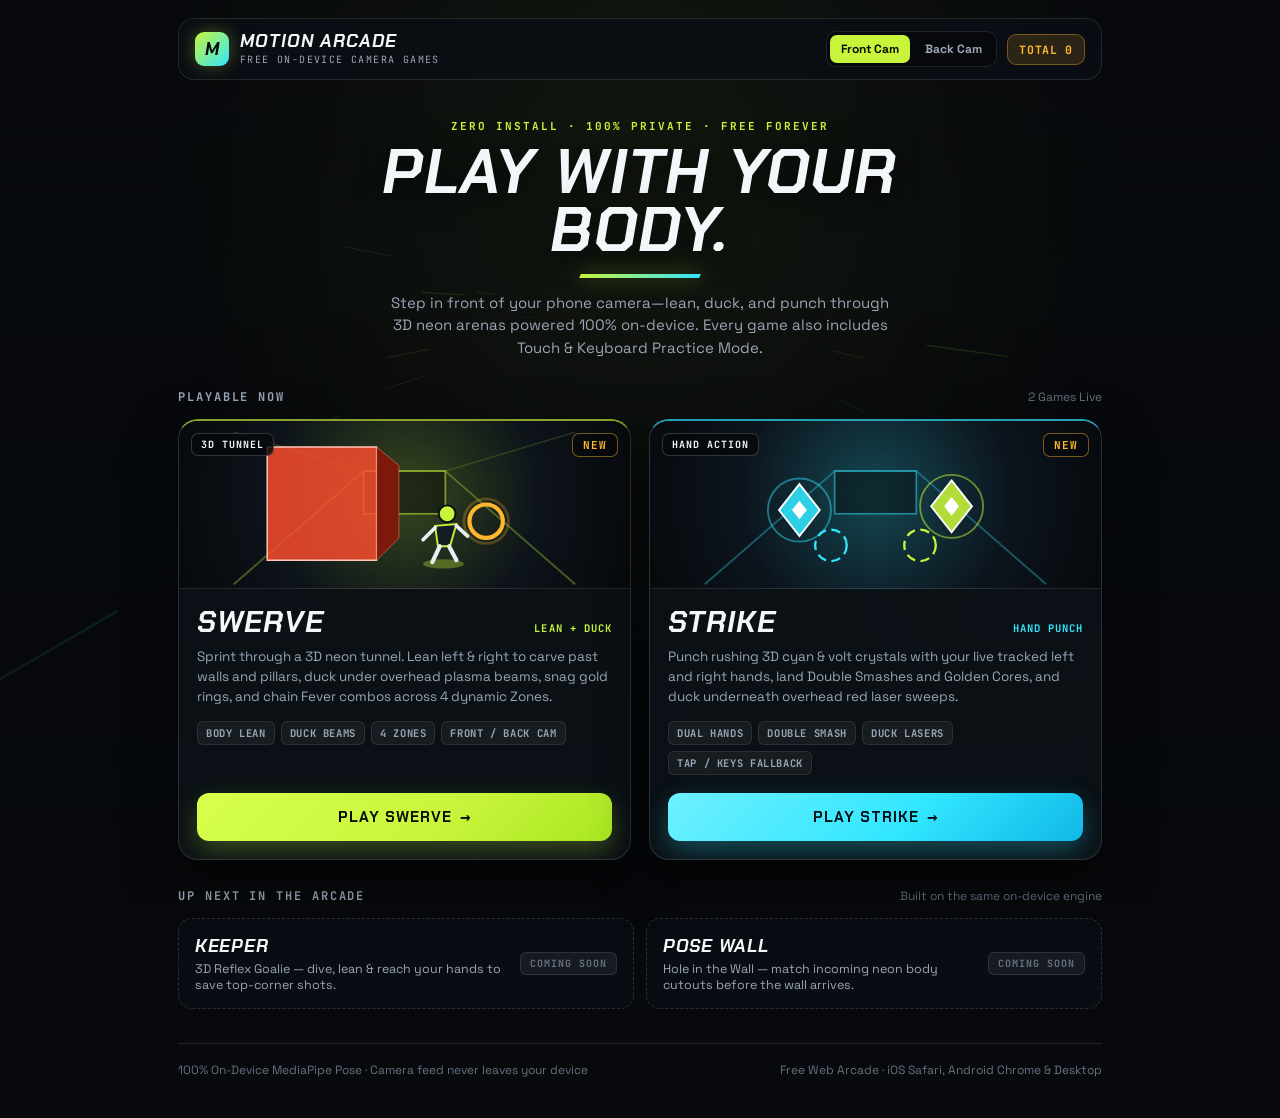
==== commit 6ad8f820: "Launch Motion Arcade Hub with shared pose/audio core, SWERVE, and new STRIKE 3D hand-punch game" ====
--- a/index.html
+++ b/index.html
@@ -2,335 +2,175 @@
 <html lang="en">
 <head>
   <meta charset="UTF-8" />
-  <meta name="viewport" content="width=device-width, initial-scale=1.0, maximum-scale=1.0, user-scalable=no, viewport-fit=cover" />
-  <meta name="theme-color" content="#080a0d" />
-  <meta name="apple-mobile-web-app-capable" content="yes" />
-  <meta name="apple-mobile-web-app-status-bar-style" content="black-translucent" />
-  <meta name="description" content="SWERVE is a zero-build mobile-first phone-camera 3D Lean & Dodge arcade game powered by on-device MediaPipe Pose tracking." />
-  <title>SWERVE — 3D Camera Lean &amp; Dodge</title>
+  <meta name="viewport" content="width=device-width, initial-scale=1.0, viewport-fit=cover" />
+  <meta name="theme-color" content="#07090c" />
+  <meta name="description" content="Free on-device phone-camera 3D motion arcade games. Play SWERVE and STRIKE instantly in your browser with zero installs and 100% camera privacy." />
+  <title>MOTION ARCADE — Free Camera Games</title>
   <link rel="preconnect" href="https://fonts.googleapis.com" />
   <link rel="preconnect" href="https://fonts.gstatic.com" crossorigin />
   <link href="https://fonts.googleapis.com/css2?family=Chakra+Petch:ital,wght@0,600;0,700;1,700&family=JetBrains+Mono:wght@500;700&family=Space+Grotesk:wght@500;700&display=swap" rel="stylesheet" />
-  <link rel="stylesheet" href="./style.css?v=6" />
+  <link rel="stylesheet" href="./hub.css?v=7" />
 </head>
 <body>
-  <main id="app" class="stage" aria-label="SWERVE Lean and Dodge Game">
-    <!-- Live Camera Layer -->
-    <video id="camera-video" class="camera-video mirrored" autoplay playsinline muted></video>
-    <div id="camera-scrim" class="camera-scrim" aria-hidden="true"></div>
+  <canvas id="hub-bg-canvas" class="hub-bg-canvas" aria-hidden="true"></canvas>
+  <div class="hub-scrim" aria-hidden="true"></div>
 
-    <!-- Main 3D VFX + Game + Skeleton Canvas -->
-    <canvas id="game-canvas" class="game-canvas"></canvas>
-
-    <!-- Active Gameplay HUD -->
-    <header id="hud" class="hud hidden" aria-label="Game Heads-Up Display">
-      <div class="hud-left">
-        <div id="shield-bar" class="shield-bar" role="status" aria-label="Shields remaining">
-          <span class="shield-pip active" data-shield="0"></span>
-          <span class="shield-pip active" data-shield="1"></span>
-          <span class="shield-pip active" data-shield="2"></span>
-        </div>
-        <div class="hud-badges-row">
-          <div id="zone-pill" class="zone-pill tabular">Z1</div>
-          <div id="combo-pill" class="combo-pill hidden" aria-live="polite">×1</div>
+  <div class="hub-shell">
+    <header class="hub-header">
+      <div class="brand-lockup">
+        <div class="brand-mark" aria-hidden="true">M</div>
+        <div>
+          <div class="brand-name">MOTION ARCADE</div>
+          <div class="brand-sub">FREE ON-DEVICE CAMERA GAMES</div>
         </div>
       </div>
 
-      <div class="hud-center">
-        <div id="score-value" class="score-value tabular">0</div>
-        <div id="best-inline" class="best-inline tabular">BEST 0</div>
-      </div>
-
-      <div class="hud-right">
-        <button id="btn-recenter" class="icon-btn" type="button" title="Recenter posture (R)" aria-label="Recenter neutral posture">
-          <svg viewBox="0 0 24 24" width="19" height="19" fill="none" stroke="currentColor" stroke-width="2.1" stroke-linecap="round" stroke-linejoin="round" aria-hidden="true">
-            <circle cx="12" cy="12" r="4"></circle>
-            <line x1="12" y1="2" x2="12" y2="6"></line>
-            <line x1="12" y1="18" x2="12" y2="22"></line>
-            <line x1="2" y1="12" x2="6" y2="12"></line>
-            <line x1="18" y1="12" x2="22" y2="12"></line>
-          </svg>
-        </button>
-        <button id="btn-mute" class="icon-btn" type="button" title="Toggle sound (M)" aria-label="Toggle sound">
-          <svg id="icon-sound-on" viewBox="0 0 24 24" width="19" height="19" fill="none" stroke="currentColor" stroke-width="2.1" stroke-linecap="round" stroke-linejoin="round" aria-hidden="true">
-            <polygon points="11 5 6 9 2 9 2 15 6 15 11 19 11 5"></polygon>
-            <path d="M15.54 8.46a5 5 0 0 1 0 7.07"></path>
-            <path d="M19.07 4.93a10 10 0 0 1 0 14.14"></path>
-          </svg>
-          <svg id="icon-sound-off" class="hidden" viewBox="0 0 24 24" width="19" height="19" fill="none" stroke="currentColor" stroke-width="2.1" stroke-linecap="round" stroke-linejoin="round" aria-hidden="true">
-            <polygon points="11 5 6 9 2 9 2 15 6 15 11 19 11 5"></polygon>
-            <line x1="23" y1="9" x2="17" y2="15"></line>
-            <line x1="17" y1="9" x2="23" y2="15"></line>
-          </svg>
-        </button>
-        <button id="btn-pause" class="icon-btn" type="button" title="Pause and settings (P)" aria-label="Pause and settings">
-          <svg viewBox="0 0 24 24" width="19" height="19" fill="none" stroke="currentColor" stroke-width="2.2" stroke-linecap="round" stroke-linejoin="round" aria-hidden="true">
-            <line x1="9" y1="5" x2="9" y2="19"></line>
-            <line x1="15" y1="5" x2="15" y2="19"></line>
-          </svg>
-        </button>
+      <div class="header-controls">
+        <div id="hub-camera-toggle" class="cam-toggle" role="radiogroup" aria-label="Default Camera">
+          <button class="cam-btn active" type="button" data-facing="user" role="radio" aria-checked="true">Front Cam</button>
+          <button class="cam-btn" type="button" data-facing="environment" role="radio" aria-checked="false">Back Cam</button>
+        </div>
+        <div id="total-score-pill" class="total-score-pill tabular">TOTAL 0</div>
       </div>
     </header>
 
-    <!-- Practice Controls Hint -->
-    <div id="practice-hint" class="practice-hint hidden" aria-hidden="true">
-      Drag or <kbd>←</kbd><kbd>→</kbd> to lean · Drag low or <kbd>↓</kbd>/<kbd>Space</kbd> to duck
-    </div>
+    <section class="hub-hero">
+      <span class="hero-eyebrow">ZERO INSTALL · 100% PRIVATE · FREE FOREVER</span>
+      <h1 class="hub-title">PLAY WITH YOUR BODY.</h1>
+      <div class="hub-slash" aria-hidden="true"></div>
+      <p class="hub-desc">
+        Step in front of your phone camera—lean, duck, and punch through 3D neon arenas powered 100% on-device. Every game also includes Touch &amp; Keyboard Practice Mode.
+      </p>
+    </section>
 
-    <!-- Pose Lost Banner (camera mode) -->
-    <div id="pose-warning" class="pose-warning hidden" role="status" aria-live="polite">
-      Step into frame so your shoulders are visible
-    </div>
-
-    <!-- Cinematic Live-Stage Title Screen -->
-    <section id="screen-start" class="start-hero-overlay" aria-label="Start Menu">
-      <div class="hero-top">
-        <div class="hero-meta-row">
-          <span class="hero-kicker">ON-DEVICE MOTION ARCADE</span>
-          <span id="start-best-chip" class="best-chip tabular hidden">BEST 0</span>
-        </div>
-        <h1 class="hero-wordmark">SWERVE</h1>
-        <div class="hero-slash" aria-hidden="true"></div>
-        <p class="hero-tagline">Lean to carve lanes. Duck under laser beams. Chase fever streaks.</p>
+    <main>
+      <div class="section-head">
+        <h2 class="section-title">PLAYABLE NOW</h2>
+        <span class="section-meta">2 Games Live</span>
       </div>
 
-      <div class="hero-dock">
-        <div class="mechanics-bar" aria-label="How to play">
-          <div class="mech-chip">
-            <span class="mech-dot volt"></span>
-            <span><strong>LEAN</strong> Dodge</span>
+      <div class="games-grid">
+        <!-- Game 1: SWERVE -->
+        <article class="game-card card-volt">
+          <div class="card-art art-swerve">
+            <span class="card-live-badge">3D TUNNEL</span>
+            <span id="badge-best-swerve" class="card-best-badge tabular">NEW</span>
+            <svg viewBox="0 0 400 180" fill="none" xmlns="http://www.w3.org/2000/svg" aria-hidden="true">
+              <!-- Perspective tunnel rails -->
+              <path d="M16 176 L156 54 L244 54 L384 176" stroke="#c8f53b" stroke-opacity="0.32" stroke-width="2" />
+              <path d="M16 12 L156 54 M384 12 L244 54" stroke="#c8f53b" stroke-opacity="0.18" stroke-width="1.5" />
+              <rect x="156" y="54" width="88" height="46" stroke="#c8f53b" stroke-opacity="0.55" stroke-width="1.8" fill="#07090c" fill-opacity="0.45" />
+              <!-- Incoming 3D red wall barrier -->
+              <path d="M52 28 L170 28 L170 150 L52 150 Z" fill="#ff4d2e" fill-opacity="0.82" stroke="#ffc6b8" stroke-width="1.6" />
+              <path d="M170 28 L194 48 L194 126 L170 150 Z" fill="#7c190a" stroke="#ff967d" stroke-opacity="0.5" />
+              <!-- Gold ring in right lane -->
+              <circle cx="288" cy="108" r="18" stroke="#ffb82e" stroke-width="4.5" />
+              <circle cx="288" cy="108" r="24" stroke="#ffb82e" stroke-opacity="0.25" stroke-width="3" />
+              <!-- Articulated Volt Runner -->
+              <ellipse cx="242" cy="154" rx="22" ry="5" fill="#c8f53b" fill-opacity="0.32" />
+              <circle cx="246" cy="100" r="9" fill="#c8f53b" stroke="#07090c" stroke-width="2" />
+              <path d="M233 113 L256 111 L249 135 L236 135 Z" fill="#161c24" stroke="#c8f53b" stroke-width="2" />
+              <path d="M238 135 L230 152 M248 135 L256 150" stroke="#e8eef2" stroke-width="4.5" stroke-linecap="round" />
+              <path d="M233 115 L220 128 M256 113 L268 124" stroke="#e8eef2" stroke-width="4" stroke-linecap="round" />
+            </svg>
           </div>
-          <div class="mech-chip">
-            <span class="mech-dot vermilion"></span>
-            <span><strong>DUCK</strong> Beams</span>
+
+          <div class="card-body">
+            <div class="card-title-row">
+              <h3 class="card-title">SWERVE</h3>
+              <span class="card-mode">LEAN + DUCK</span>
+            </div>
+            <p class="card-desc">
+              Sprint through a 3D neon tunnel. Lean left &amp; right to carve past walls and pillars, duck under overhead plasma beams, snag gold rings, and chain Fever combos across 4 dynamic Zones.
+            </p>
+            <div class="tag-row">
+              <span class="tag">BODY LEAN</span>
+              <span class="tag">DUCK BEAMS</span>
+              <span class="tag">4 ZONES</span>
+              <span class="tag">FRONT / BACK CAM</span>
+            </div>
+            <a class="play-cta cta-volt" href="./games/swerve/?v=7">
+              <span>PLAY SWERVE</span>
+              <span aria-hidden="true">→</span>
+            </a>
           </div>
-          <div class="mech-chip">
-            <span class="mech-dot amber"></span>
-            <span><strong>RINGS</strong> Combo</span>
+        </article>
+
+        <!-- Game 2: STRIKE -->
+        <article class="game-card card-cyan">
+          <div class="card-art art-strike">
+            <span class="card-live-badge">HAND ACTION</span>
+            <span id="badge-best-strike" class="card-best-badge tabular">NEW</span>
+            <svg viewBox="0 0 400 180" fill="none" xmlns="http://www.w3.org/2000/svg" aria-hidden="true">
+              <!-- Perspective cyber arena -->
+              <path d="M16 176 L156 54 L244 54 L384 176" stroke="#32e6ff" stroke-opacity="0.32" stroke-width="2" />
+              <rect x="156" y="54" width="88" height="46" stroke="#32e6ff" stroke-opacity="0.5" stroke-width="1.8" fill="#07090c" fill-opacity="0.45" />
+              <!-- Left Cyan Crystal -->
+              <circle cx="118" cy="96" r="34" stroke="#32e6ff" stroke-opacity="0.45" stroke-width="2" />
+              <path d="M118 68 L140 96 L118 124 L96 96 Z" fill="#32e6ff" fill-opacity="0.88" stroke="#ffffff" stroke-width="2" />
+              <path d="M118 86 L126 96 L118 106 L110 96 Z" fill="#ffffff" />
+              <!-- Right Volt Crystal -->
+              <circle cx="282" cy="92" r="34" stroke="#c8f53b" stroke-opacity="0.5" stroke-width="2" />
+              <path d="M282 64 L304 92 L282 120 L260 92 Z" fill="#c8f53b" fill-opacity="0.88" stroke="#ffffff" stroke-width="2" />
+              <path d="M282 82 L290 92 L282 102 L274 92 Z" fill="#ffffff" />
+              <!-- Energy Gauntlet Rings -->
+              <circle cx="152" cy="134" r="17" stroke="#32e6ff" stroke-width="2.5" stroke-dasharray="10 6" />
+              <circle cx="248" cy="134" r="17" stroke="#c8f53b" stroke-width="2.5" stroke-dasharray="10 6" />
+            </svg>
           </div>
+
+          <div class="card-body">
+            <div class="card-title-row">
+              <h3 class="card-title">STRIKE</h3>
+              <span class="card-mode">HAND PUNCH</span>
+            </div>
+            <p class="card-desc">
+              Punch rushing 3D cyan &amp; volt crystals with your live tracked left and right hands, land Double Smashes and Golden Cores, and duck underneath overhead red laser sweeps.
+            </p>
+            <div class="tag-row">
+              <span class="tag">DUAL HANDS</span>
+              <span class="tag">DOUBLE SMASH</span>
+              <span class="tag">DUCK LASERS</span>
+              <span class="tag">TAP / KEYS FALLBACK</span>
+            </div>
+            <a class="play-cta cta-cyan" href="./games/strike/?v=7">
+              <span>PLAY STRIKE</span>
+              <span aria-hidden="true">→</span>
+            </a>
+          </div>
+        </article>
+      </div>
+
+      <div class="section-head">
+        <h2 class="section-title">UP NEXT IN THE ARCADE</h2>
+        <span class="section-meta">Built on the same on-device engine</span>
+      </div>
+
+      <div class="upcoming-grid">
+        <div class="upcoming-card">
+          <div>
+            <div class="upcoming-title">KEEPER</div>
+            <div class="upcoming-desc">3D Reflex Goalie — dive, lean &amp; reach your hands to save top-corner shots.</div>
+          </div>
+          <span class="soon-pill">COMING SOON</span>
         </div>
 
-        <div class="cta-stack">
-          <div id="start-camera-facing" class="segmented two-col" role="radiogroup" aria-label="Camera Selection">
-            <button class="seg-btn active" type="button" data-facing="user" role="radio" aria-checked="true">Front Camera</button>
-            <button class="seg-btn" type="button" data-facing="environment" role="radio" aria-checked="false">Back Camera</button>
+        <div class="upcoming-card">
+          <div>
+            <div class="upcoming-title">POSE WALL</div>
+            <div class="upcoming-desc">Hole in the Wall — match incoming neon body cutouts before the wall arrives.</div>
           </div>
-          <button id="btn-play-camera" class="btn btn-primary btn-arcade-shine" type="button">
-            <svg viewBox="0 0 24 24" width="20" height="20" fill="none" stroke="currentColor" stroke-width="2.3" stroke-linecap="round" stroke-linejoin="round" aria-hidden="true">
-              <path d="M23 7l-7 5 7 5V7z"></path>
-              <rect x="1" y="5" width="15" height="14" rx="2" ry="2"></rect>
-            </svg>
-            <span>LAUNCH CAMERA PLAY</span>
-          </button>
-          <button id="btn-play-practice" class="btn btn-secondary" type="button">
-            <span>PRACTICE MODE</span>
-            <span class="btn-sub">Touch · Mouse · Keys</span>
-          </button>
-        </div>
-
-        <div class="start-footer">
-          <button id="btn-start-settings" class="text-btn accent" type="button">Settings</button>
-          <span class="privacy-note">100% private · stays on your device</span>
+          <span class="soon-pill">COMING SOON</span>
         </div>
       </div>
-    </section>
+    </main>
 
-    <!-- Loading / Camera Permission Screen -->
-    <section id="screen-loading" class="overlay hidden" aria-label="Loading Camera and Pose Model">
-      <div class="modal-card loading-card">
-        <div id="loading-spinner" class="spinner" aria-hidden="true"></div>
-        <h2 id="loading-title" class="modal-title">STARTING CAMERA</h2>
-        <p id="loading-status" class="modal-subtitle">Requesting camera…</p>
+    <footer class="hub-footer">
+      <span>100% On-Device MediaPipe Pose · Camera feed never leaves your device</span>
+      <span>Free Web Arcade · iOS Safari, Android Chrome &amp; Desktop</span>
+    </footer>
+  </div>
 
-        <div id="camera-error" class="error-box hidden" role="alert">
-          <p id="camera-error-msg"></p>
-          <div class="cta-stack compact">
-            <button id="btn-retry-camera" class="btn btn-primary" type="button">TRY CAMERA AGAIN</button>
-            <button id="btn-fallback-practice" class="btn btn-secondary" type="button">PLAY PRACTICE MODE</button>
-          </div>
-        </div>
-
-        <button id="btn-cancel-loading" class="text-btn" type="button">Back</button>
-      </div>
-    </section>
-
-    <!-- Neutral Posture Calibration Overlay -->
-    <section id="screen-calibrate" class="calibrate-overlay hidden" aria-label="Posture Calibration">
-      <div class="calibrate-top">
-        <span id="calibrate-badge" class="status-badge warn">ALIGN IN TARGET BOX</span>
-      </div>
-
-      <div class="calibrate-bottom">
-        <div class="calibrate-card">
-          <div class="calibrate-header">
-            <span id="calibrate-label">Step into frame · show head &amp; shoulders</span>
-            <span id="calibrate-timer" class="tabular">WAIT</span>
-          </div>
-          <div class="progress-track" role="progressbar" aria-valuemin="0" aria-valuemax="100" aria-valuenow="0">
-            <div id="calibrate-fill" class="progress-fill"></div>
-          </div>
-          <div class="calibrate-actions">
-            <span id="calibrate-delegate" class="delegate-tag">ON-DEVICE</span>
-            <div class="calibrate-btn-group">
-              <button id="btn-calibrate-flip" class="text-btn accent" type="button">Flip Camera</button>
-              <button id="btn-calibrate-practice" class="text-btn" type="button">Practice</button>
-            </div>
-          </div>
-        </div>
-      </div>
-    </section>
-
-    <!-- Pause & Settings Modal -->
-    <section id="screen-pause" class="overlay hidden" aria-label="Pause and Settings">
-      <div class="modal-card settings-card">
-        <div class="modal-header">
-          <h2 id="pause-title" class="modal-title">PAUSED</h2>
-          <button id="btn-close-pause" class="icon-btn subtle" type="button" aria-label="Close">
-            <svg viewBox="0 0 24 24" width="20" height="20" fill="none" stroke="currentColor" stroke-width="2.2" stroke-linecap="round" stroke-linejoin="round" aria-hidden="true">
-              <line x1="18" y1="6" x2="6" y2="18"></line>
-              <line x1="6" y1="6" x2="18" y2="18"></line>
-            </svg>
-          </button>
-        </div>
-
-        <div id="pause-game-actions" class="cta-stack compact">
-          <button id="btn-resume" class="btn btn-primary btn-arcade-shine" type="button">RESUME</button>
-          <div class="btn-row">
-            <button id="btn-restart" class="btn btn-secondary" type="button">RESTART</button>
-            <button id="btn-recalibrate" class="btn btn-secondary" type="button">RECALIBRATE</button>
-          </div>
-        </div>
-
-        <div class="settings-section">
-          <div class="setting-group">
-            <div class="setting-label-row">
-              <label>Camera</label>
-              <span id="camera-facing-hint" class="setting-meta">Front · mirrored</span>
-            </div>
-            <div id="settings-camera-facing" class="segmented two-col" role="radiogroup" aria-label="Camera Facing">
-              <button class="seg-btn active" type="button" data-facing="user" role="radio" aria-checked="true">Front</button>
-              <button class="seg-btn" type="button" data-facing="environment" role="radio" aria-checked="false">Back</button>
-            </div>
-          </div>
-
-          <div id="camera-lens-group" class="setting-group hidden">
-            <div class="setting-label-row">
-              <label for="select-camera-lens">Camera Lens</label>
-              <span class="setting-meta">Multi-lens picker</span>
-            </div>
-            <select id="select-camera-lens" class="camera-select"></select>
-          </div>
-
-          <div class="setting-group">
-            <div class="setting-label-row">
-              <label>Lean Sensitivity</label>
-              <span id="sensitivity-hint" class="setting-meta">Balanced sway</span>
-            </div>
-            <div id="sensitivity-control" class="segmented" role="radiogroup" aria-label="Lean Sensitivity">
-              <button class="seg-btn" type="button" data-sensitivity="gentle" role="radio" aria-checked="false">Gentle</button>
-              <button class="seg-btn active" type="button" data-sensitivity="normal" role="radio" aria-checked="true">Normal</button>
-              <button class="seg-btn" type="button" data-sensitivity="wide" role="radio" aria-checked="false">Wide</button>
-            </div>
-          </div>
-
-          <div class="setting-group">
-            <div class="setting-label-row">
-              <label for="slider-brightness">Camera Brightness</label>
-              <span id="brightness-value" class="setting-meta tabular">45%</span>
-            </div>
-            <input id="slider-brightness" class="range-slider" type="range" min="0" max="100" step="5" value="45" />
-          </div>
-
-          <div class="setting-toggle-row">
-            <div>
-              <div class="setting-name">Mirror Video &amp; Controls</div>
-              <div class="setting-desc">On for selfie · off for rear camera</div>
-            </div>
-            <label class="switch">
-              <input id="toggle-mirror" type="checkbox" checked />
-              <span class="switch-track"></span>
-            </label>
-          </div>
-
-          <div class="setting-toggle-row">
-            <div>
-              <div class="setting-name">Pose Skeleton &amp; Duck Line</div>
-              <div class="setting-desc">Show upper-body tracking overlay</div>
-            </div>
-            <label class="switch">
-              <input id="toggle-overlay" type="checkbox" checked />
-              <span class="switch-track"></span>
-            </label>
-          </div>
-
-          <div class="setting-toggle-row">
-            <div>
-              <div class="setting-name">Sound Effects</div>
-              <div class="setting-desc">Synth beat &amp; arcade SFX</div>
-            </div>
-            <label class="switch">
-              <input id="toggle-sound" type="checkbox" checked />
-              <span class="switch-track"></span>
-            </label>
-          </div>
-        </div>
-
-        <div class="settings-footer">
-          <button id="btn-switch-mode" class="text-btn accent" type="button">Switch to Practice Mode</button>
-          <span id="engine-status" class="delegate-tag">READY</span>
-        </div>
-      </div>
-    </section>
-
-    <!-- Game Over Screen -->
-    <section id="screen-gameover" class="overlay hidden" aria-label="Game Over">
-      <div class="modal-card gameover-card">
-        <div class="gameover-eyebrow-row">
-          <span class="eyebrow">RUN COMPLETE</span>
-          <span id="gameover-new-best" class="new-best-pill hidden">NEW BEST</span>
-        </div>
-
-        <div class="gameover-hero">
-          <div id="gameover-rank" class="rank-badge">A</div>
-          <div class="gameover-score-col">
-            <div id="gameover-score" class="gameover-score tabular">0</div>
-            <div id="gameover-best" class="gameover-best tabular">BEST 0</div>
-          </div>
-        </div>
-
-        <div class="stats-grid">
-          <div class="stat-cell">
-            <span id="stat-dodges" class="stat-num tabular">0</span>
-            <span class="stat-lbl">DODGES</span>
-          </div>
-          <div class="stat-cell">
-            <span id="stat-close" class="stat-num tabular">0</span>
-            <span class="stat-lbl">CLOSE!</span>
-          </div>
-          <div class="stat-cell">
-            <span id="stat-rings" class="stat-num tabular">0</span>
-            <span class="stat-lbl">RINGS</span>
-          </div>
-          <div class="stat-cell">
-            <span id="stat-combo" class="stat-num tabular">×1</span>
-            <span class="stat-lbl">PEAK</span>
-          </div>
-        </div>
-
-        <div class="cta-stack compact">
-          <button id="btn-play-again" class="btn btn-primary btn-arcade-shine" type="button">PLAY AGAIN</button>
-          <div class="btn-row">
-            <button id="btn-gameover-recalibrate" class="btn btn-secondary" type="button">RECALIBRATE</button>
-            <button id="btn-gameover-home" class="btn btn-secondary" type="button">HOME</button>
-          </div>
-        </div>
-      </div>
-    </section>
-
-    <!-- Toast Notification -->
-    <div id="toast" class="toast hidden" role="status" aria-live="polite"></div>
-  </main>
-
-  <script type="module" src="./game.js?v=6"></script>
+  <script type="module" src="./hub.js?v=7"></script>
 </body>
 </html>
--- a/hub.css
+++ b/hub.css
@@ -0,0 +1,538 @@
+/* MOTION ARCADE HUB — Kinetic Free Camera-Motion Game Portal */
+
+:root {
+  --bg-void: #07090c;
+  --bg-card: rgba(13, 18, 25, 0.84);
+  --bg-card-hover: rgba(18, 25, 34, 0.92);
+
+  --volt: #c8f53b;
+  --volt-ink: #0a0d04;
+  --cyan: #32e6ff;
+  --cyan-ink: #041218;
+  --amber: #ffb82e;
+  --vermilion: #ff4d2e;
+
+  --text-primary: #f4f7fa;
+  --text-secondary: #98a6b6;
+  --text-muted: #657282;
+
+  --border: rgba(255, 255, 255, 0.11);
+  --border-strong: rgba(255, 255, 255, 0.22);
+
+  --font-display: 'Chakra Petch', 'Space Grotesk', sans-serif;
+  --font-sans: 'Space Grotesk', -apple-system, BlinkMacSystemFont, 'Segoe UI', Roboto, sans-serif;
+  --font-mono: 'JetBrains Mono', ui-monospace, SFMono-Regular, Menlo, monospace;
+
+  --safe-top: env(safe-area-inset-top, 0px);
+  --safe-bottom: env(safe-area-inset-bottom, 0px);
+}
+
+*,
+*::before,
+*::after {
+  box-sizing: border-box;
+  -webkit-tap-highlight-color: transparent;
+}
+
+html,
+body {
+  margin: 0;
+  padding: 0;
+  min-height: 100%;
+  background: var(--bg-void);
+  color: var(--text-primary);
+  font-family: var(--font-sans);
+  -webkit-font-smoothing: antialiased;
+}
+
+.tabular {
+  font-family: var(--font-mono);
+  font-variant-numeric: tabular-nums;
+}
+
+/* Live Ambient 3D Tunnel Canvas Backdrop */
+.hub-bg-canvas {
+  position: fixed;
+  inset: 0;
+  width: 100%;
+  height: 100%;
+  z-index: 0;
+  pointer-events: none;
+}
+
+.hub-scrim {
+  position: fixed;
+  inset: 0;
+  z-index: 1;
+  pointer-events: none;
+  background:
+    radial-gradient(ellipse at 50% 18%, rgba(200, 245, 59, 0.06) 0%, transparent 54%),
+    linear-gradient(180deg, rgba(7, 9, 12, 0.52) 0%, rgba(7, 9, 12, 0.78) 65%, rgba(7, 9, 12, 0.94) 100%);
+}
+
+.hub-shell {
+  position: relative;
+  z-index: 2;
+  max-width: 960px;
+  margin: 0 auto;
+  padding: calc(var(--safe-top) + 18px) 18px calc(var(--safe-bottom) + 40px);
+}
+
+/* Top Bar */
+.hub-header {
+  display: flex;
+  flex-wrap: wrap;
+  align-items: center;
+  justify-content: space-between;
+  gap: 12px;
+  padding: 12px 16px;
+  border-radius: 16px;
+  background: rgba(11, 15, 22, 0.78);
+  border: 1px solid var(--border);
+  backdrop-filter: blur(16px);
+  -webkit-backdrop-filter: blur(16px);
+}
+
+.brand-lockup {
+  display: flex;
+  align-items: center;
+  gap: 11px;
+}
+
+.brand-mark {
+  width: 34px;
+  height: 34px;
+  border-radius: 9px;
+  display: grid;
+  place-items: center;
+  background: linear-gradient(135deg, var(--volt) 0%, var(--cyan) 100%);
+  color: #070a08;
+  font-family: var(--font-display);
+  font-style: italic;
+  font-weight: 700;
+  font-size: 18px;
+  box-shadow: 0 0 18px rgba(200, 245, 59, 0.32);
+}
+
+.brand-name {
+  font-family: var(--font-display);
+  font-style: italic;
+  font-size: 18px;
+  font-weight: 700;
+  letter-spacing: 0.05em;
+  line-height: 1;
+}
+
+.brand-sub {
+  margin-top: 3px;
+  font-family: var(--font-mono);
+  font-size: 10px;
+  letter-spacing: 0.14em;
+  color: var(--text-secondary);
+}
+
+.header-controls {
+  display: flex;
+  align-items: center;
+  gap: 10px;
+  flex-wrap: wrap;
+}
+
+.cam-toggle {
+  display: inline-grid;
+  grid-template-columns: 1fr 1fr;
+  gap: 3px;
+  padding: 3px;
+  border-radius: 10px;
+  background: rgba(6, 8, 12, 0.88);
+  border: 1px solid var(--border);
+}
+
+.cam-btn {
+  border: none;
+  border-radius: 7px;
+  padding: 6px 11px;
+  background: transparent;
+  color: var(--text-secondary);
+  font-family: var(--font-sans);
+  font-size: 12px;
+  font-weight: 700;
+  cursor: pointer;
+  transition: background-color 0.15s ease, color 0.15s ease;
+}
+
+.cam-btn.active {
+  background: var(--volt);
+  color: var(--volt-ink);
+}
+
+.total-score-pill {
+  padding: 7px 11px;
+  border-radius: 9px;
+  background: rgba(255, 184, 46, 0.14);
+  border: 1px solid rgba(255, 184, 46, 0.35);
+  color: var(--amber);
+  font-size: 11.5px;
+  font-weight: 700;
+  letter-spacing: 0.06em;
+}
+
+/* Hero Section */
+.hub-hero {
+  text-align: center;
+  margin: 34px auto 30px;
+  max-width: 640px;
+}
+
+.hero-eyebrow {
+  display: inline-block;
+  font-family: var(--font-mono);
+  font-size: 11px;
+  font-weight: 700;
+  letter-spacing: 0.18em;
+  color: var(--volt);
+  margin-bottom: 10px;
+}
+
+.hub-title {
+  margin: 0;
+  font-family: var(--font-display);
+  font-style: italic;
+  font-size: clamp(38px, 9.5vw, 62px);
+  font-weight: 700;
+  line-height: 0.94;
+  letter-spacing: 0.02em;
+  text-shadow: 0 6px 28px rgba(0, 0, 0, 0.72);
+}
+
+.hub-slash {
+  width: 120px;
+  height: 4px;
+  margin: 14px auto 14px;
+  transform: skewX(-24deg);
+  background: linear-gradient(90deg, var(--volt) 0%, var(--cyan) 100%);
+  box-shadow: 0 0 18px rgba(200, 245, 59, 0.45);
+}
+
+.hub-desc {
+  margin: 0 auto;
+  max-width: 500px;
+  font-size: 15px;
+  line-height: 1.5;
+  color: var(--text-secondary);
+}
+
+/* Section Label */
+.section-head {
+  display: flex;
+  align-items: baseline;
+  justify-content: space-between;
+  margin: 28px 0 14px;
+}
+
+.section-title {
+  margin: 0;
+  font-family: var(--font-mono);
+  font-size: 12px;
+  font-weight: 700;
+  letter-spacing: 0.16em;
+  color: var(--text-secondary);
+}
+
+.section-meta {
+  font-size: 12px;
+  color: var(--text-muted);
+}
+
+/* Playable Game Cards Grid */
+.games-grid {
+  display: grid;
+  grid-template-columns: repeat(2, minmax(0, 1fr));
+  gap: 18px;
+}
+
+@media (max-width: 720px) {
+  .games-grid {
+    grid-template-columns: 1fr;
+  }
+}
+
+.game-card {
+  display: flex;
+  flex-direction: column;
+  border-radius: 20px;
+  overflow: hidden;
+  background: var(--bg-card);
+  border: 1px solid rgba(255, 255, 255, 0.15);
+  backdrop-filter: blur(16px);
+  -webkit-backdrop-filter: blur(16px);
+  box-shadow: 0 20px 50px rgba(0, 0, 0, 0.55);
+  transition: transform 0.18s ease, border-color 0.2s ease, box-shadow 0.2s ease;
+}
+
+.game-card:hover {
+  transform: translateY(-3px);
+  background: var(--bg-card-hover);
+}
+
+.game-card.card-volt {
+  border-top: 2px solid rgba(200, 245, 59, 0.65);
+}
+
+.game-card.card-volt:hover {
+  border-color: rgba(200, 245, 59, 0.8);
+  box-shadow: 0 24px 56px rgba(0, 0, 0, 0.65), 0 0 28px rgba(200, 245, 59, 0.12);
+}
+
+.game-card.card-cyan {
+  border-top: 2px solid rgba(50, 230, 255, 0.68);
+}
+
+.game-card.card-cyan:hover {
+  border-color: rgba(50, 230, 255, 0.85);
+  box-shadow: 0 24px 56px rgba(0, 0, 0, 0.65), 0 0 28px rgba(50, 230, 255, 0.14);
+}
+
+/* Stylized Game Artwork Banner */
+.card-art {
+  position: relative;
+  height: 168px;
+  overflow: hidden;
+  display: flex;
+  align-items: center;
+  justify-content: center;
+  border-bottom: 1px solid var(--border);
+}
+
+.card-art.art-swerve {
+  background: radial-gradient(circle at 50% 44%, rgba(200, 245, 59, 0.24) 0%, #0d131a 56%, #07090c 100%);
+}
+
+.card-art.art-strike {
+  background: radial-gradient(circle at 50% 44%, rgba(50, 230, 255, 0.26) 0%, #0c141d 56%, #07090c 100%);
+}
+
+.card-art svg {
+  width: 100%;
+  height: 100%;
+  display: block;
+}
+
+.card-best-badge {
+  position: absolute;
+  top: 12px;
+  right: 12px;
+  padding: 4px 10px;
+  border-radius: 7px;
+  background: rgba(7, 9, 12, 0.84);
+  border: 1px solid rgba(255, 184, 46, 0.45);
+  color: var(--amber);
+  font-size: 11px;
+  font-weight: 700;
+  letter-spacing: 0.08em;
+}
+
+.card-live-badge {
+  position: absolute;
+  top: 12px;
+  left: 12px;
+  padding: 4px 9px;
+  border-radius: 7px;
+  background: rgba(7, 9, 12, 0.82);
+  border: 1px solid rgba(255, 255, 255, 0.18);
+  color: var(--text-primary);
+  font-family: var(--font-mono);
+  font-size: 10px;
+  font-weight: 700;
+  letter-spacing: 0.1em;
+}
+
+.card-body {
+  display: flex;
+  flex-direction: column;
+  flex: 1;
+  padding: 18px 18px 18px;
+}
+
+.card-title-row {
+  display: flex;
+  align-items: baseline;
+  justify-content: space-between;
+  gap: 10px;
+}
+
+.card-title {
+  margin: 0;
+  font-family: var(--font-display);
+  font-style: italic;
+  font-size: 30px;
+  font-weight: 700;
+  letter-spacing: 0.03em;
+  line-height: 1;
+}
+
+.card-mode {
+  font-family: var(--font-mono);
+  font-size: 10.5px;
+  font-weight: 700;
+  letter-spacing: 0.1em;
+  color: var(--volt);
+}
+
+.card-cyan .card-mode {
+  color: var(--cyan);
+}
+
+.card-desc {
+  margin: 10px 0 14px;
+  font-size: 13.5px;
+  line-height: 1.48;
+  color: var(--text-secondary);
+}
+
+.tag-row {
+  display: flex;
+  flex-wrap: wrap;
+  gap: 6px;
+  margin-bottom: 18px;
+}
+
+.tag {
+  padding: 4px 8px;
+  border-radius: 6px;
+  background: rgba(255, 255, 255, 0.05);
+  border: 1px solid rgba(255, 255, 255, 0.09);
+  font-family: var(--font-mono);
+  font-size: 10.5px;
+  font-weight: 700;
+  letter-spacing: 0.06em;
+  color: var(--text-secondary);
+}
+
+.play-cta {
+  position: relative;
+  overflow: hidden;
+  margin-top: auto;
+  display: inline-flex;
+  align-items: center;
+  justify-content: center;
+  gap: 8px;
+  width: 100%;
+  min-height: 48px;
+  padding: 12px 16px;
+  border-radius: 12px;
+  font-family: var(--font-display);
+  font-size: 15px;
+  font-weight: 700;
+  letter-spacing: 0.07em;
+  text-decoration: none;
+  transition: transform 0.12s ease, filter 0.15s ease;
+}
+
+.play-cta:active {
+  transform: scale(0.975);
+}
+
+.play-cta:hover {
+  filter: brightness(1.06);
+}
+
+.play-cta.cta-volt {
+  background: linear-gradient(135deg, #d7ff4d 0%, var(--volt) 60%, #a9e622 100%);
+  color: var(--volt-ink);
+  box-shadow: 0 10px 26px rgba(200, 245, 59, 0.25);
+}
+
+.play-cta.cta-cyan {
+  background: linear-gradient(135deg, #6ef0ff 0%, var(--cyan) 58%, #10b8e6 100%);
+  color: var(--cyan-ink);
+  box-shadow: 0 10px 26px rgba(50, 230, 255, 0.28);
+}
+
+.play-cta::after {
+  content: '';
+  position: absolute;
+  top: -20%;
+  left: -75%;
+  width: 45%;
+  height: 140%;
+  transform: skewX(-24deg);
+  background: linear-gradient(90deg, transparent, rgba(255, 255, 255, 0.5), transparent);
+  animation: hub-sheen 3.8s ease-in-out infinite;
+  pointer-events: none;
+}
+
+@keyframes hub-sheen {
+  0%,
+  58% {
+    left: -75%;
+  }
+  100% {
+    left: 135%;
+  }
+}
+
+/* Coming Soon Teasers */
+.upcoming-grid {
+  display: grid;
+  grid-template-columns: repeat(2, minmax(0, 1fr));
+  gap: 12px;
+}
+
+@media (max-width: 640px) {
+  .upcoming-grid {
+    grid-template-columns: 1fr;
+  }
+}
+
+.upcoming-card {
+  display: flex;
+  align-items: center;
+  justify-content: space-between;
+  gap: 14px;
+  padding: 15px 16px;
+  border-radius: 14px;
+  background: rgba(12, 16, 23, 0.65);
+  border: 1px dashed rgba(255, 255, 255, 0.14);
+}
+
+.upcoming-title {
+  font-family: var(--font-display);
+  font-style: italic;
+  font-size: 18px;
+  font-weight: 700;
+  letter-spacing: 0.04em;
+}
+
+.upcoming-desc {
+  margin-top: 3px;
+  font-size: 12.5px;
+  color: var(--text-secondary);
+}
+
+.soon-pill {
+  padding: 4px 9px;
+  border-radius: 6px;
+  background: rgba(255, 255, 255, 0.06);
+  border: 1px solid rgba(255, 255, 255, 0.1);
+  font-family: var(--font-mono);
+  font-size: 10px;
+  font-weight: 700;
+  letter-spacing: 0.1em;
+  color: var(--text-muted);
+  white-space: nowrap;
+}
+
+/* Footer */
+.hub-footer {
+  margin-top: 34px;
+  padding-top: 18px;
+  border-top: 1px solid var(--border);
+  display: flex;
+  flex-wrap: wrap;
+  align-items: center;
+  justify-content: space-between;
+  gap: 10px;
+  font-size: 12px;
+  color: var(--text-muted);
+}
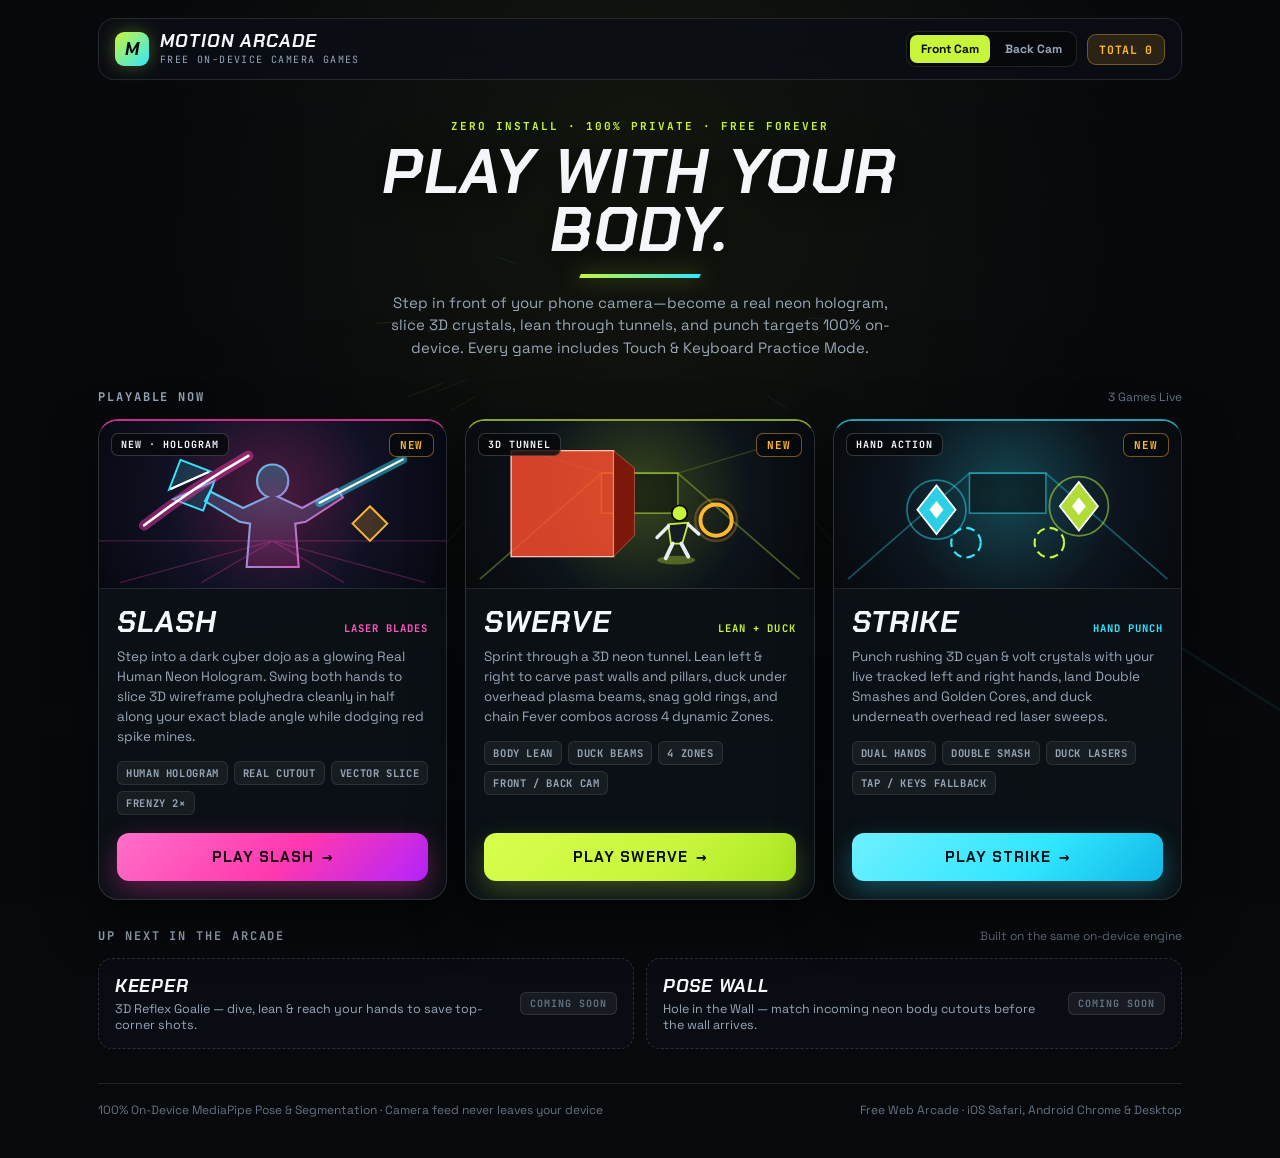
==== commit c647d868: "Add SLASH Neon Laser-Blade Slicer with Real Human Hologram segmentation" ====
--- a/index.html
+++ b/index.html
@@ -4,12 +4,12 @@
   <meta charset="UTF-8" />
   <meta name="viewport" content="width=device-width, initial-scale=1.0, viewport-fit=cover" />
   <meta name="theme-color" content="#07090c" />
-  <meta name="description" content="Free on-device phone-camera 3D motion arcade games. Play SWERVE and STRIKE instantly in your browser with zero installs and 100% camera privacy." />
+  <meta name="description" content="Free on-device phone-camera 3D motion arcade games. Play SLASH, SWERVE, and STRIKE instantly in your browser with Real Human Neon Hologram visuals, zero installs, and 100% camera privacy." />
   <title>MOTION ARCADE — Free Camera Games</title>
   <link rel="preconnect" href="https://fonts.googleapis.com" />
   <link rel="preconnect" href="https://fonts.gstatic.com" crossorigin />
   <link href="https://fonts.googleapis.com/css2?family=Chakra+Petch:ital,wght@0,600;0,700;1,700&family=JetBrains+Mono:wght@500;700&family=Space+Grotesk:wght@500;700&display=swap" rel="stylesheet" />
-  <link rel="stylesheet" href="./hub.css?v=7" />
+  <link rel="stylesheet" href="./hub.css?v=8" />
 </head>
 <body>
   <canvas id="hub-bg-canvas" class="hub-bg-canvas" aria-hidden="true"></canvas>
@@ -39,18 +39,75 @@
       <h1 class="hub-title">PLAY WITH YOUR BODY.</h1>
       <div class="hub-slash" aria-hidden="true"></div>
       <p class="hub-desc">
-        Step in front of your phone camera—lean, duck, and punch through 3D neon arenas powered 100% on-device. Every game also includes Touch &amp; Keyboard Practice Mode.
+        Step in front of your phone camera—become a real neon hologram, slice 3D crystals, lean through tunnels, and punch targets 100% on-device. Every game includes Touch &amp; Keyboard Practice Mode.
       </p>
     </section>
 
     <main>
       <div class="section-head">
         <h2 class="section-title">PLAYABLE NOW</h2>
-        <span class="section-meta">2 Games Live</span>
+        <span class="section-meta">3 Games Live</span>
       </div>
 
       <div class="games-grid">
-        <!-- Game 1: SWERVE -->
+        <!-- Game 1: SLASH (Featured New Hologram Game) -->
+        <article class="game-card card-plasma">
+          <div class="card-art art-slash">
+            <span class="card-live-badge">NEW · HOLOGRAM</span>
+            <span id="badge-best-slash" class="card-best-badge tabular">NEW</span>
+            <svg viewBox="0 0 400 180" fill="none" xmlns="http://www.w3.org/2000/svg" aria-hidden="true">
+              <!-- Cyber horizon floor lines -->
+              <path d="M0 132 L400 132 M200 132 L24 180 M200 132 L376 180 M200 132 L118 180 M200 132 L282 180" stroke="#ff38ae" stroke-opacity="0.28" stroke-width="1.4" />
+              <!-- Glowing Real Human Neon Hologram Silhouette -->
+              <path d="M200 44 C211 44 218 52 218 63 C218 72 212 79 206 81 L234 94 L274 72 L281 82 L238 110 L226 112 L230 162 L170 162 L174 112 L162 110 L122 86 L128 75 L166 94 L194 81 C188 79 182 72 182 63 C182 52 189 44 200 44 Z" fill="url(#holoFill)" stroke="url(#holoRim)" stroke-width="2.4" />
+              <!-- Cleaved 3D wireframe octahedron halves -->
+              <g transform="translate(106 66) rotate(-24)">
+                <path d="M0 -30 L26 -4 L-26 -4 Z" stroke="#32e6ff" stroke-width="2.2" fill="#32e6ff" fill-opacity="0.16" />
+                <path d="M-24 -4 L24 -4" stroke="#ffffff" stroke-width="2.5" />
+                <path d="M0 34 L26 8 L-26 8 Z" stroke="#32e6ff" stroke-width="2.2" fill="#32e6ff" fill-opacity="0.14" />
+              </g>
+              <!-- Glowing Plasma Blade Arc -->
+              <path d="M52 114 Q112 68 172 34" stroke="#ff38ae" stroke-opacity="0.45" stroke-width="12" stroke-linecap="round" />
+              <path d="M52 114 Q112 68 172 34" stroke="#ffffff" stroke-width="3" stroke-linecap="round" />
+              <!-- Right-hand Cyan Blade Arc + Star Core -->
+              <path d="M254 88 Q304 62 350 38" stroke="#32e6ff" stroke-opacity="0.45" stroke-width="10" stroke-linecap="round" />
+              <path d="M254 88 Q304 62 350 38" stroke="#ffffff" stroke-width="2.5" stroke-linecap="round" />
+              <polygon points="312,92 332,112 312,132 292,112" stroke="#ffb82e" stroke-width="2.2" fill="#ffb82e" fill-opacity="0.2" />
+              <defs>
+                <linearGradient id="holoFill" x1="200" y1="44" x2="200" y2="162" gradientUnits="userSpaceOnUse">
+                  <stop stop-color="#32e6ff" stop-opacity="0.26" />
+                  <stop offset="1" stop-color="#ff38ae" stop-opacity="0.18" />
+                </linearGradient>
+                <linearGradient id="holoRim" x1="122" y1="44" x2="281" y2="162" gradientUnits="userSpaceOnUse">
+                  <stop stop-color="#32e6ff" />
+                  <stop offset="1" stop-color="#ff38ae" />
+                </linearGradient>
+              </defs>
+            </svg>
+          </div>
+
+          <div class="card-body">
+            <div class="card-title-row">
+              <h3 class="card-title">SLASH</h3>
+              <span class="card-mode">LASER BLADES</span>
+            </div>
+            <p class="card-desc">
+              Step into a dark cyber dojo as a glowing Real Human Neon Hologram. Swing both hands to slice 3D wireframe polyhedra cleanly in half along your exact blade angle while dodging red spike mines.
+            </p>
+            <div class="tag-row">
+              <span class="tag">HUMAN HOLOGRAM</span>
+              <span class="tag">REAL CUTOUT</span>
+              <span class="tag">VECTOR SLICE</span>
+              <span class="tag">FRENZY 2×</span>
+            </div>
+            <a class="play-cta cta-plasma" href="./games/slash/?v=8">
+              <span>PLAY SLASH</span>
+              <span aria-hidden="true">→</span>
+            </a>
+          </div>
+        </article>
+
+        <!-- Game 2: SWERVE -->
         <article class="game-card card-volt">
           <div class="card-art art-swerve">
             <span class="card-live-badge">3D TUNNEL</span>
@@ -89,14 +146,14 @@
               <span class="tag">4 ZONES</span>
               <span class="tag">FRONT / BACK CAM</span>
             </div>
-            <a class="play-cta cta-volt" href="./games/swerve/?v=7">
+            <a class="play-cta cta-volt" href="./games/swerve/?v=8">
               <span>PLAY SWERVE</span>
               <span aria-hidden="true">→</span>
             </a>
           </div>
         </article>
 
-        <!-- Game 2: STRIKE -->
+        <!-- Game 3: STRIKE -->
         <article class="game-card card-cyan">
           <div class="card-art art-strike">
             <span class="card-live-badge">HAND ACTION</span>
@@ -133,7 +190,7 @@
               <span class="tag">DUCK LASERS</span>
               <span class="tag">TAP / KEYS FALLBACK</span>
             </div>
-            <a class="play-cta cta-cyan" href="./games/strike/?v=7">
+            <a class="play-cta cta-cyan" href="./games/strike/?v=8">
               <span>PLAY STRIKE</span>
               <span aria-hidden="true">→</span>
             </a>
@@ -166,11 +223,11 @@
     </main>
 
     <footer class="hub-footer">
-      <span>100% On-Device MediaPipe Pose · Camera feed never leaves your device</span>
+      <span>100% On-Device MediaPipe Pose &amp; Segmentation · Camera feed never leaves your device</span>
       <span>Free Web Arcade · iOS Safari, Android Chrome &amp; Desktop</span>
     </footer>
   </div>
 
-  <script type="module" src="./hub.js?v=7"></script>
+  <script type="module" src="./hub.js?v=8"></script>
 </body>
 </html>
--- a/hub.css
+++ b/hub.css
@@ -73,7 +73,7 @@
 .hub-shell {
   position: relative;
   z-index: 2;
-  max-width: 960px;
+  max-width: 1120px;
   margin: 0 auto;
   padding: calc(var(--safe-top) + 18px) 18px calc(var(--safe-bottom) + 40px);
 }
@@ -247,11 +247,17 @@
 /* Playable Game Cards Grid */
 .games-grid {
   display: grid;
-  grid-template-columns: repeat(2, minmax(0, 1fr));
+  grid-template-columns: repeat(3, minmax(0, 1fr));
   gap: 18px;
 }
 
-@media (max-width: 720px) {
+@media (max-width: 960px) {
+  .games-grid {
+    grid-template-columns: repeat(2, minmax(0, 1fr));
+  }
+}
+
+@media (max-width: 680px) {
   .games-grid {
     grid-template-columns: 1fr;
   }
@@ -275,6 +281,15 @@
   background: var(--bg-card-hover);
 }
 
+.game-card.card-plasma {
+  border-top: 2px solid rgba(255, 56, 174, 0.78);
+}
+
+.game-card.card-plasma:hover {
+  border-color: rgba(255, 56, 174, 0.92);
+  box-shadow: 0 24px 56px rgba(0, 0, 0, 0.65), 0 0 32px rgba(255, 56, 174, 0.18);
+}
+
 .game-card.card-volt {
   border-top: 2px solid rgba(200, 245, 59, 0.65);
 }
@@ -302,6 +317,10 @@
   align-items: center;
   justify-content: center;
   border-bottom: 1px solid var(--border);
+}
+
+.card-art.art-slash {
+  background: radial-gradient(circle at 50% 44%, rgba(255, 56, 174, 0.28) 0%, #101224 54%, #060810 100%);
 }
 
 .card-art.art-swerve {
@@ -379,6 +398,10 @@
   color: var(--volt);
 }
 
+.card-plasma .card-mode {
+  color: #ff58bc;
+}
+
 .card-cyan .card-mode {
   color: var(--cyan);
 }
@@ -447,6 +470,12 @@
   background: linear-gradient(135deg, #6ef0ff 0%, var(--cyan) 58%, #10b8e6 100%);
   color: var(--cyan-ink);
   box-shadow: 0 10px 26px rgba(50, 230, 255, 0.28);
+}
+
+.play-cta.cta-plasma {
+  background: linear-gradient(135deg, #ff70c8 0%, #ff38ae 54%, #b524ff 100%);
+  color: #160410;
+  box-shadow: 0 10px 28px rgba(255, 56, 174, 0.34);
 }
 
 .play-cta::after {
